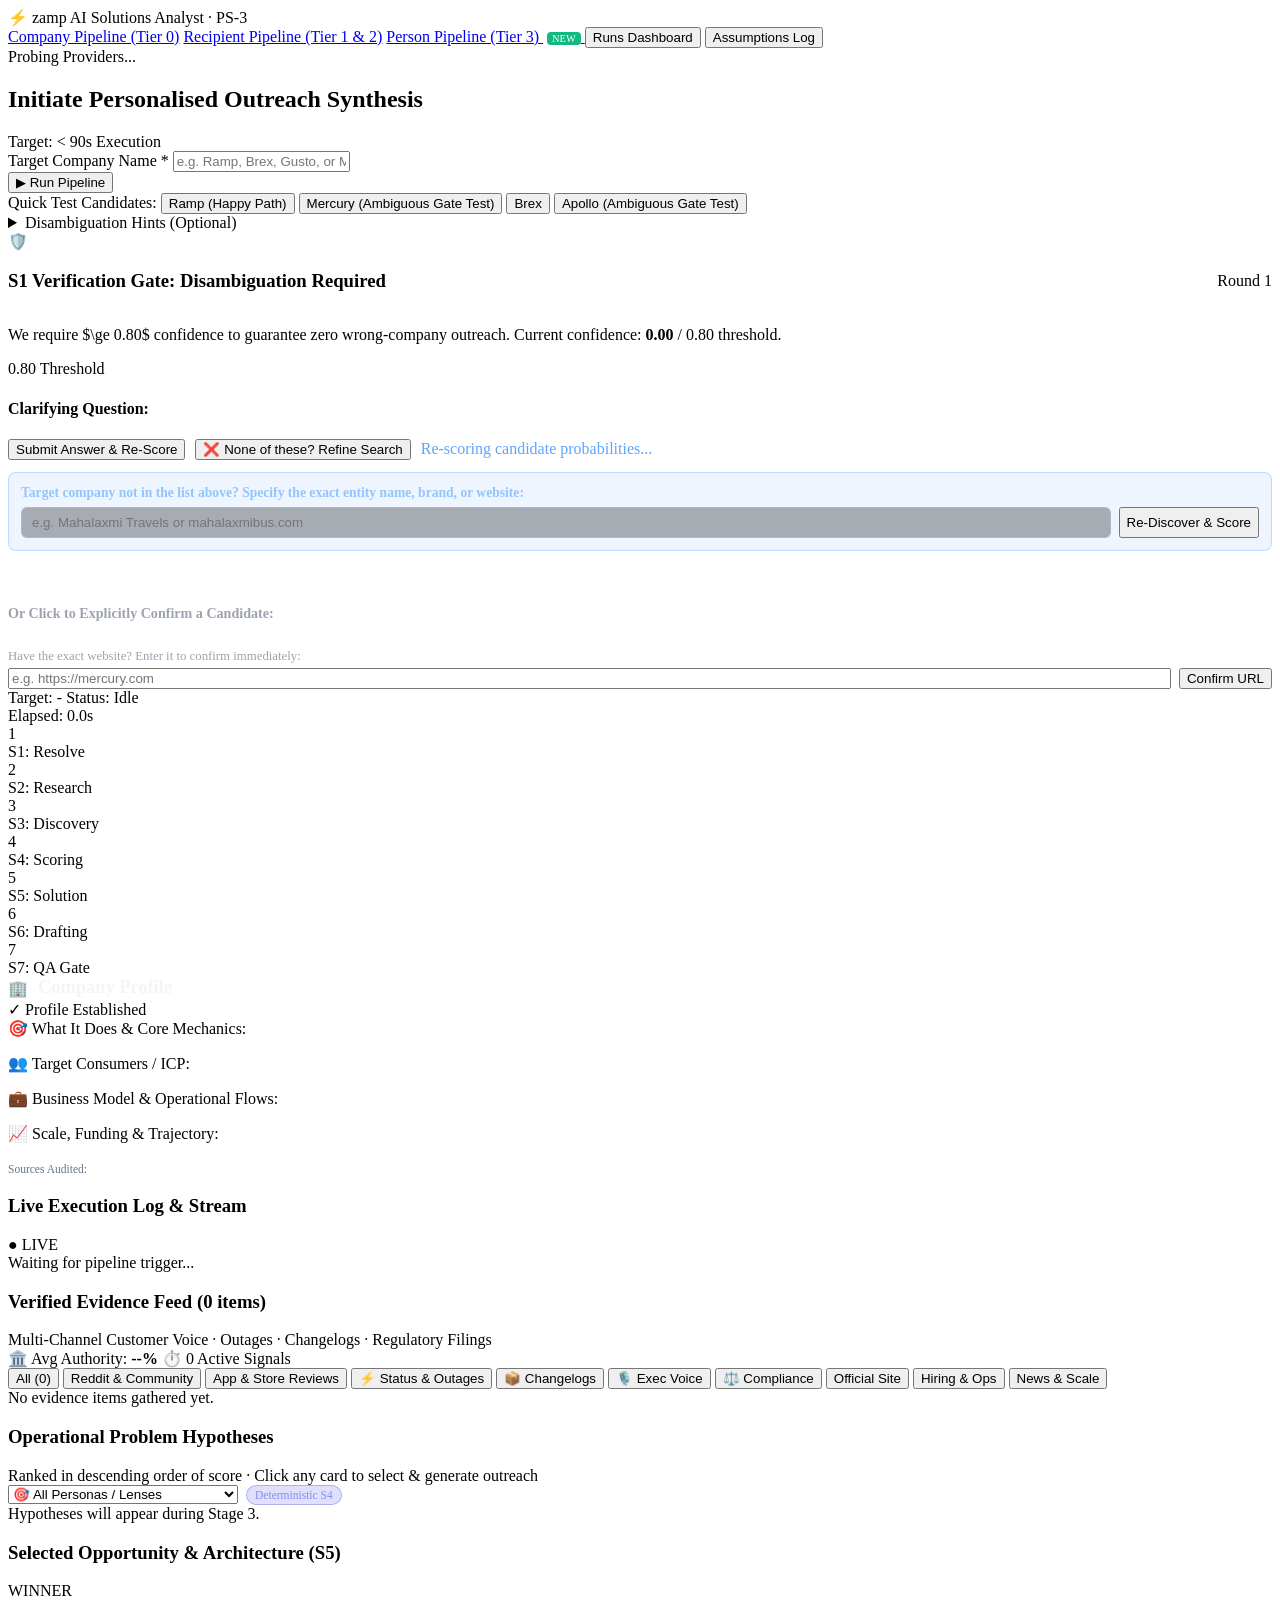
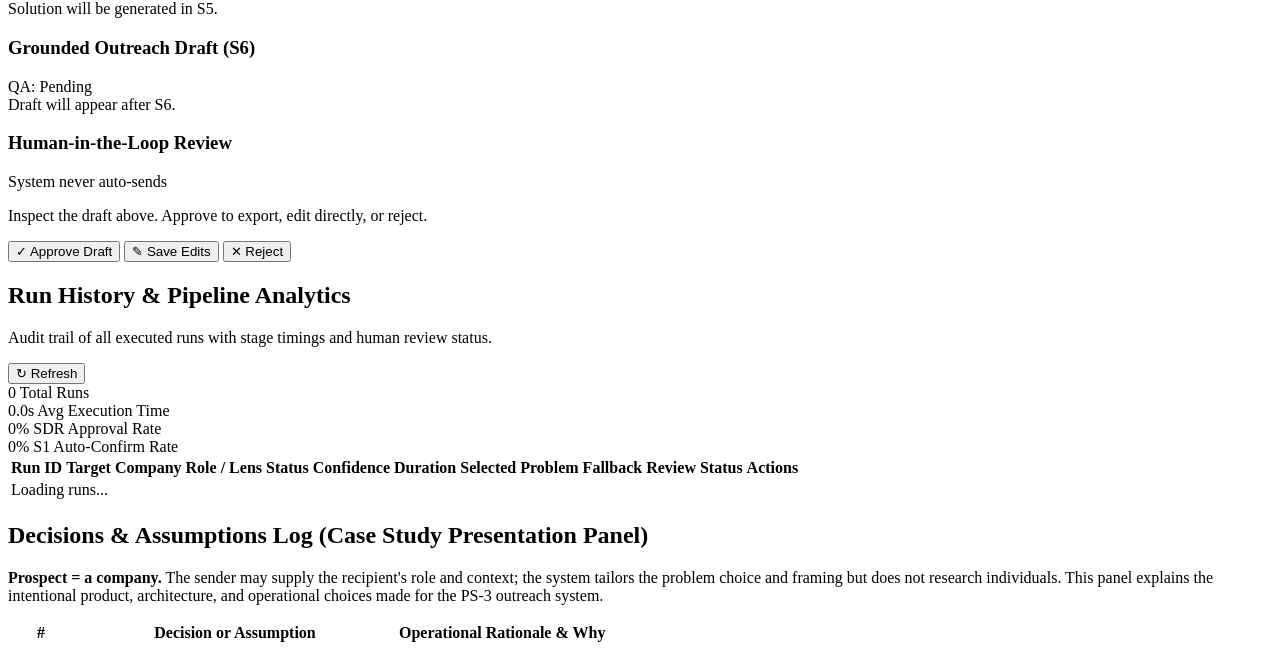
==== app/web/index.html @ d478dedd "style: polish submission UI" ====
<!DOCTYPE html>
<html lang="en">
<head>
  <meta charset="UTF-8" />
  <meta name="viewport" content="width=device-width, initial-scale=1.0" />
  <title>Zamp AI Solutions · Personalised GTM Outreach Pipeline</title>
  <link rel="stylesheet" href="/static/style.css?v=8" />
  <link rel="preconnect" href="https://fonts.googleapis.com">
  <link rel="preconnect" href="https://fonts.gstatic.com" crossorigin>
  <link href="https://fonts.googleapis.com/css2?family=Plus+Jakarta+Sans:wght@400;500;600;700&family=JetBrains+Mono:wght@400;500&display=swap" rel="stylesheet">
</head>
<body>
  <!-- Header -->
  <header class="app-header">
    <div class="header-left">
      <div class="brand">
        <span class="brand-logo">⚡</span>
        <span class="brand-name">zamp</span>
        <span class="badge-role">AI Solutions Analyst · PS-3</span>
      </div>
    </div>
    <div class="header-center">
      <nav class="nav-tabs">
        <a href="/" class="nav-tab active">Company Pipeline (Tier 0)</a>
        <a href="/recipient" class="nav-tab">Recipient Pipeline (Tier 1 & 2)</a>
        <a href="/tier3" class="nav-tab" style="position: relative;">
          Person Pipeline (Tier 3)
          <span style="display: inline-block; font-size: 0.65rem; background: #10B981; color: #fff; padding: 1px 5px; border-radius: 4px; margin-left: 4px; vertical-align: middle;">NEW</span>
        </a>
        <button type="button" class="nav-tab" data-tab="dashboard">Runs Dashboard</button>
        <button type="button" class="nav-tab" data-tab="assumptions">Assumptions Log</button>
      </nav>
    </div>
    <div class="header-right">
      <div id="preflight-status" class="preflight-bar">
        <span class="status-indicator"></span>
        <span class="status-text">Probing Providers...</span>
      </div>
    </div>
  </header>

  <!-- Main Container -->
  <main class="main-content">
    
    <!-- Tab 1: Live Run View -->
    <section id="tab-live-run" class="tab-pane active">
      <!-- Launch Form Card -->
      <div class="card launch-card">
        <div class="launch-header">
          <h2>Initiate Personalised Outreach Synthesis</h2>
          <span class="target-latency-badge">Target: &lt; 90s Execution</span>
        </div>
        <form id="launch-form" class="launch-form">
          <div class="input-row main-input-row">
            <div class="input-group flex-2">
              <label for="company_name">Target Company Name *</label>
              <input type="text" id="company_name" placeholder="e.g. Ramp, Brex, Gusto, or Mercury (ambiguous)" required autocomplete="off" />
            </div>
            <div class="input-group-btn">
              <button type="submit" id="start-btn" class="btn btn-primary">
                <span class="btn-icon">▶</span> Run Pipeline
              </button>
            </div>
          </div>

          <div class="quick-chips">
            <span class="chip-label">Quick Test Candidates:</span>
            <button type="button" class="chip" onclick="fillInput('Ramp', 'https://ramp.com')">Ramp (Happy Path)</button>
            <button type="button" class="chip" onclick="fillInput('Mercury', '')">Mercury (Ambiguous Gate Test)</button>
            <button type="button" class="chip" onclick="fillInput('Brex', 'https://brex.com')">Brex</button>
            <button type="button" class="chip" onclick="fillInput('Apollo', '')">Apollo (Ambiguous Gate Test)</button>
          </div>

          <details class="hints-accordion">
            <summary>Disambiguation Hints (Optional)</summary>
            <div class="hints-grid">
              <div class="input-group">
                <label for="website_hint">Website Domain Hint</label>
                <input type="text" id="website_hint" placeholder="e.g. ramp.com" />
              </div>
              <div class="input-group">
                <label for="industry_hint">Industry Hint</label>
                <input type="text" id="industry_hint" placeholder="e.g. Fintech / Corporate Cards" />
              </div>
              <div class="input-group">
                <label for="country_hint">Country Hint</label>
                <input type="text" id="country_hint" placeholder="e.g. United States" />
              </div>
            </div>
          </details>
        </form>
      </div>

      <!-- S1 Interactive Confirmation Card (Appears if confidence < 0.80) -->
      <div id="clarification-card" class="card clarification-card hidden">
        <div class="clarification-header">
          <div class="clarify-alert-icon">🛡️</div>
          <div style="flex: 1;">
            <div style="display: flex; justify-content: space-between; align-items: center;">
              <h3>S1 Verification Gate: Disambiguation Required</h3>
              <span id="clarify-round-badge" class="round-badge">Round 1</span>
            </div>
            <p>We require $\ge 0.80$ confidence to guarantee zero wrong-company outreach. Current confidence: <strong id="clarify-confidence">0.00</strong> / 0.80 threshold.</p>
            <div class="confidence-meter-container">
              <div class="confidence-meter-track">
                <div id="confidence-meter-fill" class="confidence-meter-fill" style="width: 0%;"></div>
                <div class="confidence-threshold-marker" title="0.80 Confirmation Threshold">
                  <span>0.80 Threshold</span>
                </div>
              </div>
            </div>
          </div>
        </div>

        <!-- Question Q&A Box -->
        <div class="clarify-questions-box" id="clarify-questions-box">
          <h4 id="clarify-question-heading">Clarifying Question:</h4>
          <div id="clarify-questions-list"></div>
          <div style="display: flex; gap: 10px; align-items: center; margin-top: 10px; flex-wrap: wrap;">
            <button type="button" id="submit-answers-btn" class="btn btn-primary">
              <span>Submit Answer &amp; Re-Score</span>
            </button>
            <button type="button" id="none-of-these-btn" class="btn btn-secondary" onclick="handleNoneOfThese()" title="Click if none of the candidates match your target">
              <span>❌ None of these? Refine Search</span>
            </button>
            <span id="clarify-eval-status" class="subtext hidden" style="color: #60A5FA;">Re-scoring candidate probabilities...</span>
          </div>

          <!-- Inline Refine Search Box -->
          <div id="none-of-these-box" class="hidden" style="margin-top: 12px; padding: 12px; background: rgba(59, 130, 246, 0.08); border: 1px solid rgba(59, 130, 246, 0.25); border-radius: 8px;">
            <label style="font-size: 0.85rem; font-weight: 600; color: #93C5FD; display: block; margin-bottom: 6px;">Target company not in the list above? Specify the exact entity name, brand, or website:</label>
            <div style="display: flex; gap: 8px;">
              <input type="text" id="none-of-these-input" placeholder="e.g. Mahalaxmi Travels or mahalaxmibus.com" style="flex: 1; padding: 7px 10px; border-radius: 6px; border: 1px solid rgba(255, 255, 255, 0.15); background: rgba(0,0,0,0.3); color: #FFF;" autocomplete="off" />
              <button type="button" class="btn btn-primary" onclick="submitRefinedSearch()">
                <span>Re-Discover &amp; Score</span>
              </button>
            </div>
          </div>
        </div>

        <div style="margin-top: 20px; border-top: 1px solid rgba(255, 255, 255, 0.08); padding-top: 14px;">
          <h4 style="font-size: 0.88rem; color: #9CA3AF; margin-bottom: 10px;">Or Click to Explicitly Confirm a Candidate:</h4>
          <div class="candidates-container" id="candidates-list">
            <!-- Dynamically populated candidate cards -->
          </div>
        </div>

        <div class="direct-domain-box" style="margin-top: 14px; padding-top: 12px; border-top: 1px dashed rgba(255, 255, 255, 0.1);">
          <label style="font-size: 0.8rem; color: #9CA3AF; display: block; margin-bottom: 4px;">Have the exact website? Enter it to confirm immediately:</label>
          <div style="display: flex; gap: 8px;">
            <input type="text" id="direct-website-input" placeholder="e.g. https://mercury.com" style="flex: 1;" />
            <button type="button" class="btn btn-secondary" onclick="confirmDirectWebsite()">Confirm URL</button>
          </div>
        </div>
      </div>

      <!-- Live Execution Workspace -->
      <div id="live-workspace" class="live-workspace hidden">
        
        <!-- Pipeline Stage Bar -->
        <div class="stage-stepper-card card">
          <div class="stepper-header">
            <div>
              <span class="active-company-tag" id="active-company-tag">Target: -</span>
              <span class="active-status-tag" id="active-status-tag">Status: Idle</span>
            </div>
            <div class="timer-box">
              <span class="timer-label">Elapsed:</span>
              <span class="timer-digits" id="live-timer">0.0s</span>
            </div>
          </div>
          <div class="stepper-stages" id="stepper-stages">
            <div class="step-node" id="step-s1"><div class="circle">1</div><span>S1: Resolve</span></div>
            <div class="step-connector"></div>
            <div class="step-node" id="step-s2"><div class="circle">2</div><span>S2: Research</span></div>
            <div class="step-connector"></div>
            <div class="step-node" id="step-s3"><div class="circle">3</div><span>S3: Discovery</span></div>
            <div class="step-connector"></div>
            <div class="step-node" id="step-s4"><div class="circle">4</div><span>S4: Scoring</span></div>
            <div class="step-connector"></div>
            <div class="step-node" id="step-s5"><div class="circle">5</div><span>S5: Solution</span></div>
            <div class="step-connector"></div>
            <div class="step-node" id="step-s6"><div class="circle">6</div><span>S6: Drafting</span></div>
            <div class="step-connector"></div>
            <div class="step-node" id="step-s7"><div class="circle">7</div><span>S7: QA Gate</span></div>
          </div>
        </div>

        <!-- S1.5 Confirmed Company Profile Card -->
        <div id="company-profile-card" class="card profile-card hidden">
          <div class="card-title-bar">
            <div style="display: flex; align-items: center; gap: 10px;">
              <span class="profile-avatar" id="prof-avatar">🏢</span>
              <div>
                <h3 id="prof-company-name" style="margin: 0; font-size: 1.15rem; color: #F1F5F9;">Company Profile</h3>
                <span id="prof-summary" class="subtext" style="color: #94A3B8; font-size: 0.85rem; display: block; margin-top: 2px;"></span>
              </div>
            </div>
            <span class="badge profile-verified-badge">✓ Profile Established</span>
          </div>

          <div class="profile-grid">
            <div class="profile-section">
              <span class="profile-label">🎯 What It Does &amp; Core Mechanics:</span>
              <p id="prof-what-it-does" class="profile-desc"></p>
            </div>
            <div class="profile-section">
              <span class="profile-label">👥 Target Consumers / ICP:</span>
              <p id="prof-consumers" class="profile-desc"></p>
            </div>
            <div class="profile-section">
              <span class="profile-label">💼 Business Model &amp; Operational Flows:</span>
              <p id="prof-model" class="profile-desc"></p>
            </div>
            <div class="profile-section">
              <span class="profile-label">📈 Scale, Funding &amp; Trajectory:</span>
              <p id="prof-trajectory" class="profile-desc"></p>
            </div>
          </div>
          <div id="prof-sources-bar" class="profile-sources-bar hidden">
            <span style="font-size: 0.72rem; color: #64748B;">Sources Audited:</span>
            <div id="prof-sources-list" class="profile-sources-list"></div>
          </div>
        </div>

        <!-- 2-Column Split: Evidence & Discovery (Left), Solution & Draft (Right) -->
        <div class="workspace-grid">
          
          <!-- Left Column -->
          <div class="col-left">
            <!-- Streaming Events Log -->
            <div class="card feed-card">
              <div class="card-title-bar">
                <h3>Live Execution Log &amp; Stream</h3>
                <span class="live-dot-pulse">● LIVE</span>
              </div>
              <div class="log-stream" id="log-stream">
                <div class="log-placeholder">Waiting for pipeline trigger...</div>
              </div>
            </div>

            <!-- Extracted Evidence Feed -->
            <div class="card evidence-card">
              <div class="card-title-bar">
                <div>
                  <h3>Verified Evidence Feed (<span id="evidence-count">0</span> items)</h3>
                  <span class="subtext">Multi-Channel Customer Voice · Outages · Changelogs · Regulatory Filings</span>
                </div>
                <!-- Quantitative Authority & Temporal Bar -->
                <div class="evidence-stats-bar" id="evidence-stats-bar">
                  <span class="auth-summary-badge" id="auth-summary-badge" title="Mean Quantitative Source Authority across all gathered evidence">🏛️ Avg Authority: <strong id="avg-auth-val">--%</strong></span>
                  <span class="recency-summary-badge" id="recency-summary-badge">⏱️ <span id="recency-summary-text">0 Active Signals</span></span>
                </div>
              </div>

              <!-- Evidence Category Filter Chips -->
              <div class="evidence-filters" id="evidence-filters">
                <button type="button" class="filter-chip active" data-filter="all" onclick="filterEvidence('all')">All (<span id="ev-filter-all-count">0</span>)</button>
                <button type="button" class="filter-chip" data-filter="community" onclick="filterEvidence('community')">Reddit &amp; Community</button>
                <button type="button" class="filter-chip" data-filter="review" onclick="filterEvidence('review')">App &amp; Store Reviews</button>
                <button type="button" class="filter-chip" data-filter="status_incident" onclick="filterEvidence('status_incident')">⚡ Status &amp; Outages</button>
                <button type="button" class="filter-chip" data-filter="changelog" onclick="filterEvidence('changelog')">📦 Changelogs</button>
                <button type="button" class="filter-chip" data-filter="exec_voice" onclick="filterEvidence('exec_voice')">🎙️ Exec Voice</button>
                <button type="button" class="filter-chip" data-filter="compliance" onclick="filterEvidence('compliance')">⚖️ Compliance</button>
                <button type="button" class="filter-chip" data-filter="website" onclick="filterEvidence('website')">Official Site</button>
                <button type="button" class="filter-chip" data-filter="careers" onclick="filterEvidence('careers')">Hiring &amp; Ops</button>
                <button type="button" class="filter-chip" data-filter="news" onclick="filterEvidence('news')">News &amp; Scale</button>
              </div>
              <div class="evidence-list" id="evidence-list">
                <div class="empty-state">No evidence items gathered yet.</div>
              </div>
            </div>

            <!-- Problem Discovery Hypotheses -->
            <div class="card hypotheses-card">
              <div class="card-title-bar">
                <div>
                  <h3>Operational Problem Hypotheses</h3>
                  <span class="subtext" style="display:block; margin-top: 2px;">Ranked in descending order of score · Click any card to select &amp; generate outreach</span>
                </div>
                <div style="display: flex; align-items: center; gap: 8px;">
                  <select id="persona-lens-filter" class="lens-dropdown" onchange="filterHypothesesByLens(this.value)" title="Filter by Target Buyer Persona">
                    <option value="all">🎯 All Personas / Lenses</option>
                    <option value="operations">Head of Operations / COO</option>
                    <option value="customer_support">VP Customer Experience / Support</option>
                    <option value="fulfillment_ops">Supply Chain &amp; Fulfillment Ops</option>
                    <option value="finance_ops">VP Finance / Billing Controller</option>
                    <option value="compliance_kyc">Legal &amp; Compliance Director</option>
                  </select>
                  <span class="badge" style="background: rgba(99, 102, 241, 0.2); color: #818CF8; border: 1px solid rgba(99, 102, 241, 0.4); font-size: 0.72rem; padding: 3px 8px; border-radius: 999px;">Deterministic S4</span>
                </div>
              </div>

              <div class="hypotheses-list" id="hypotheses-list">
                <div class="empty-state">Hypotheses will appear during Stage 3.</div>
              </div>
            </div>
          </div>

          <!-- Right Column -->
          <div class="col-right">
            <!-- Selected Opportunity & Solution Sketch -->
            <div class="card solution-card" id="solution-container">
              <div class="card-title-bar">
                <h3>Selected Opportunity &amp; Architecture (S5)</h3>
                <span class="badge-winner" id="winner-layer-badge">WINNER</span>
              </div>
              <div id="solution-content" class="empty-state">Solution will be generated in S5.</div>
            </div>

            <!-- Outreach Draft Output (S6) -->
            <div class="card draft-card" id="draft-container">
              <div class="card-title-bar">
                <h3>Grounded Outreach Draft (S6)</h3>
                <span class="quality-badge" id="quality-verdict-badge">QA: Pending</span>
              </div>
              <div id="draft-content" class="empty-state">Draft will appear after S6.</div>
            </div>

            <!-- Human Review Panel -->
            <div class="card review-card" id="review-panel">
              <div class="card-title-bar">
                <h3>Human-in-the-Loop Review</h3>
                <span class="subtext">System never auto-sends</span>
              </div>
              <div class="review-controls">
                <p class="review-instruction">Inspect the draft above. Approve to export, edit directly, or reject.</p>
                <div class="btn-group">
                  <button type="button" class="btn btn-success" id="btn-approve" onclick="handleReview('approved')">✓ Approve Draft</button>
                  <button type="button" class="btn btn-secondary" id="btn-edit" onclick="handleReview('edited')">✎ Save Edits</button>
                  <button type="button" class="btn btn-danger" id="btn-reject" onclick="handleReview('rejected')">✕ Reject</button>
                </div>
                <div id="review-feedback" class="review-feedback-msg hidden"></div>
              </div>
            </div>
          </div>

        </div>

      </div>
    </section>

    <!-- Tab 2: Dashboard View -->
    <section id="tab-dashboard" class="tab-pane">
      <div class="card dashboard-card">
        <div class="dashboard-header">
          <div>
            <h2>Run History &amp; Pipeline Analytics</h2>
            <p>Audit trail of all executed runs with stage timings and human review status.</p>
          </div>
          <button type="button" class="btn btn-secondary" onclick="loadDashboard()">↻ Refresh</button>
        </div>

        <div class="stats-overview" id="stats-overview">
          <div class="stat-card">
            <span class="stat-num" id="stat-total-runs">0</span>
            <span class="stat-label">Total Runs</span>
          </div>
          <div class="stat-card">
            <span class="stat-num" id="stat-avg-duration">0.0s</span>
            <span class="stat-label">Avg Execution Time</span>
          </div>
          <div class="stat-card">
            <span class="stat-num" id="stat-approval-rate">0%</span>
            <span class="stat-label">SDR Approval Rate</span>
          </div>
          <div class="stat-card">
            <span class="stat-num" id="stat-auto-confirmed">0%</span>
            <span class="stat-label">S1 Auto-Confirm Rate</span>
          </div>
        </div>

        <div class="table-responsive">
          <table class="runs-table">
            <thead>
              <tr>
                <th>Run ID</th>
                <th>Target Company</th>
                <th>Role / Lens</th>
                <th>Status</th>
                <th>Confidence</th>
                <th>Duration</th>
                <th>Selected Problem</th>
                <th>Fallback</th>
                <th>Review Status</th>
                <th>Actions</th>
              </tr>
            </thead>
            <tbody id="runs-table-body">
              <tr><td colspan="10" class="text-center">Loading runs...</td></tr>
            </tbody>
          </table>
        </div>
      </div>
    </section>

    <!-- Tab 3: Assumptions Log -->
    <section id="tab-assumptions" class="tab-pane">
      <div class="card assumptions-card">
        <div class="card-title-bar">
          <h2>Decisions &amp; Assumptions Log (Case Study Presentation Panel)</h2>
        </div>
        <p class="assumptions-intro">
          <strong>Prospect = a company.</strong> The sender may supply the recipient's role and context; the system tailors the problem choice and framing but does not research individuals. This panel explains the intentional product, architecture, and operational choices made for the PS-3 outreach system.
        </p>
        </p>
        <div class="table-responsive">
          <table class="assumptions-table">
            <thead>
              <tr>
                <th style="width: 60px;">#</th>
                <th style="width: 320px;">Decision or Assumption</th>
                <th>Operational Rationale &amp; Why</th>
              </tr>
            </thead>
            <tbody id="assumptions-table-body">
              <!-- Dynamically populated -->
            </tbody>
          </table>
        </div>
      </div>
    </section>

  </main>

<script src="/static/demo-access.js"></script>
<script src="/static/app.js?v=13"></script>
</body>
</html>
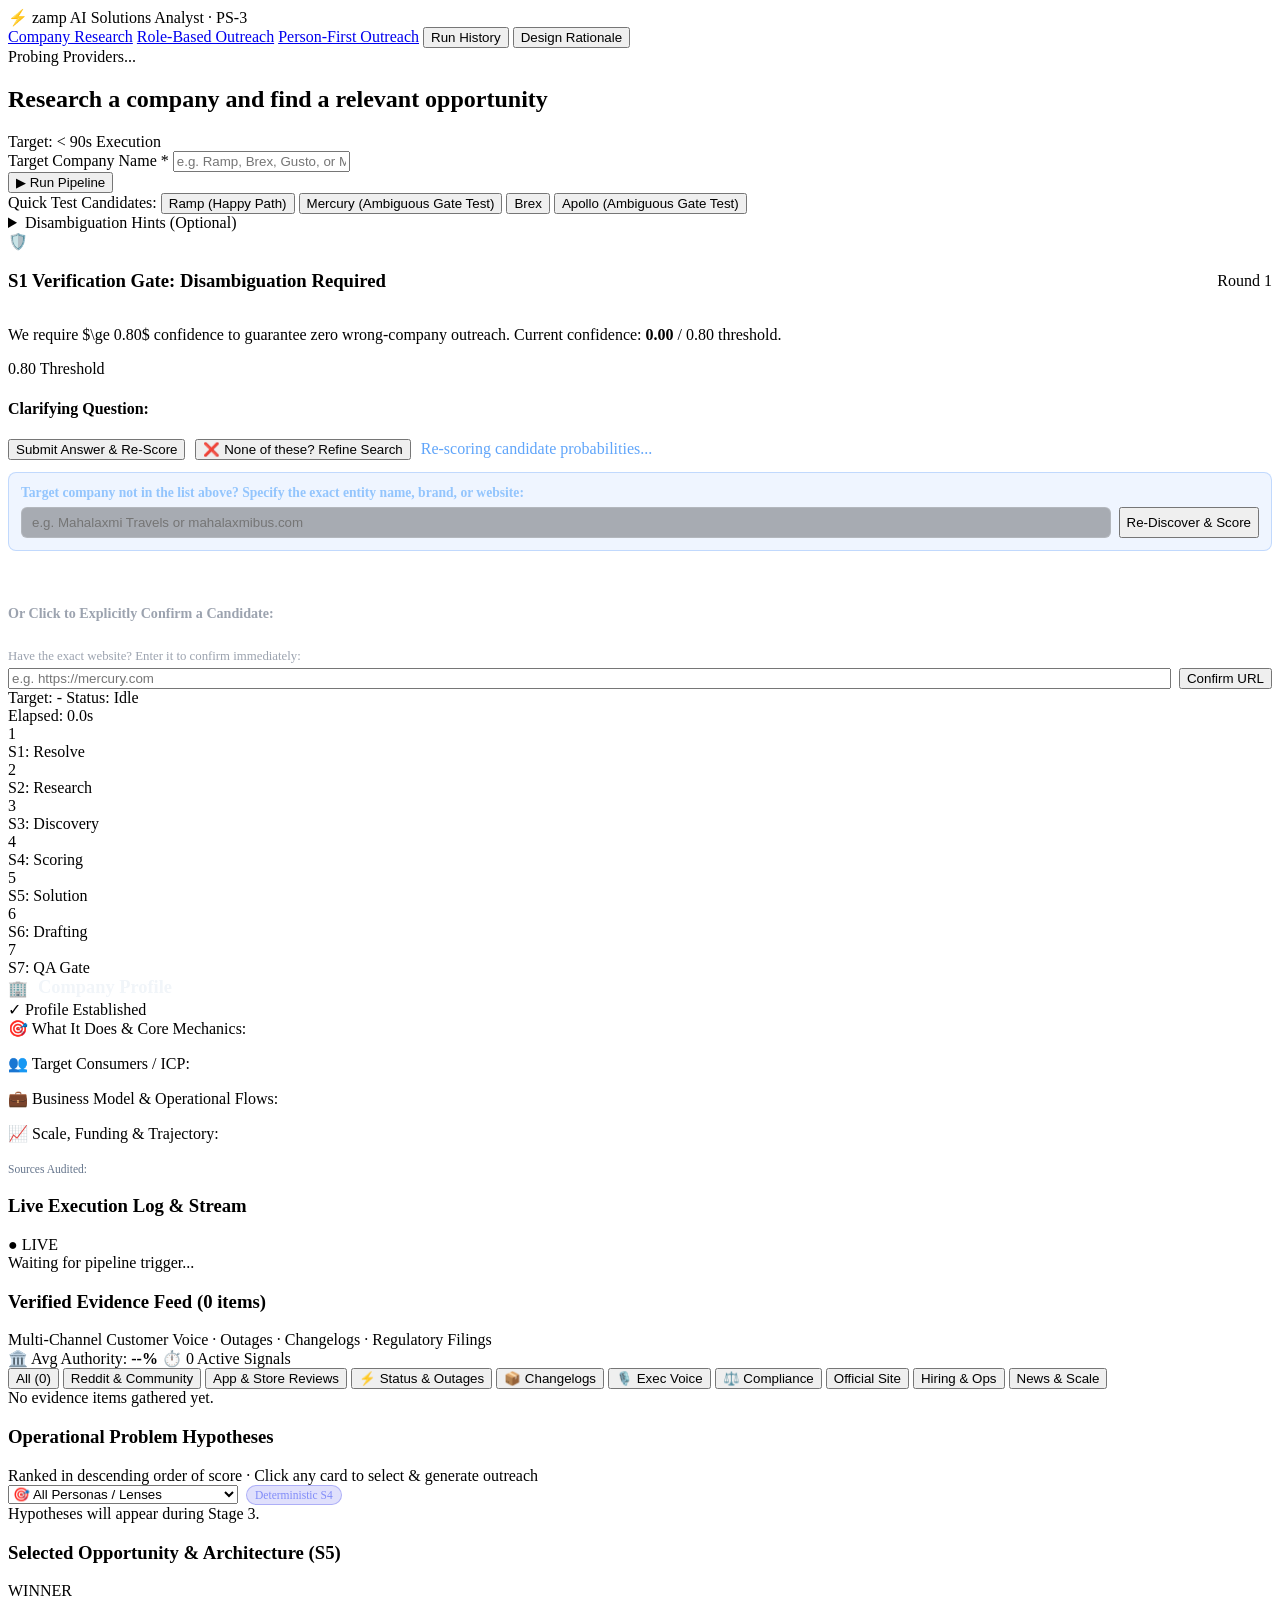
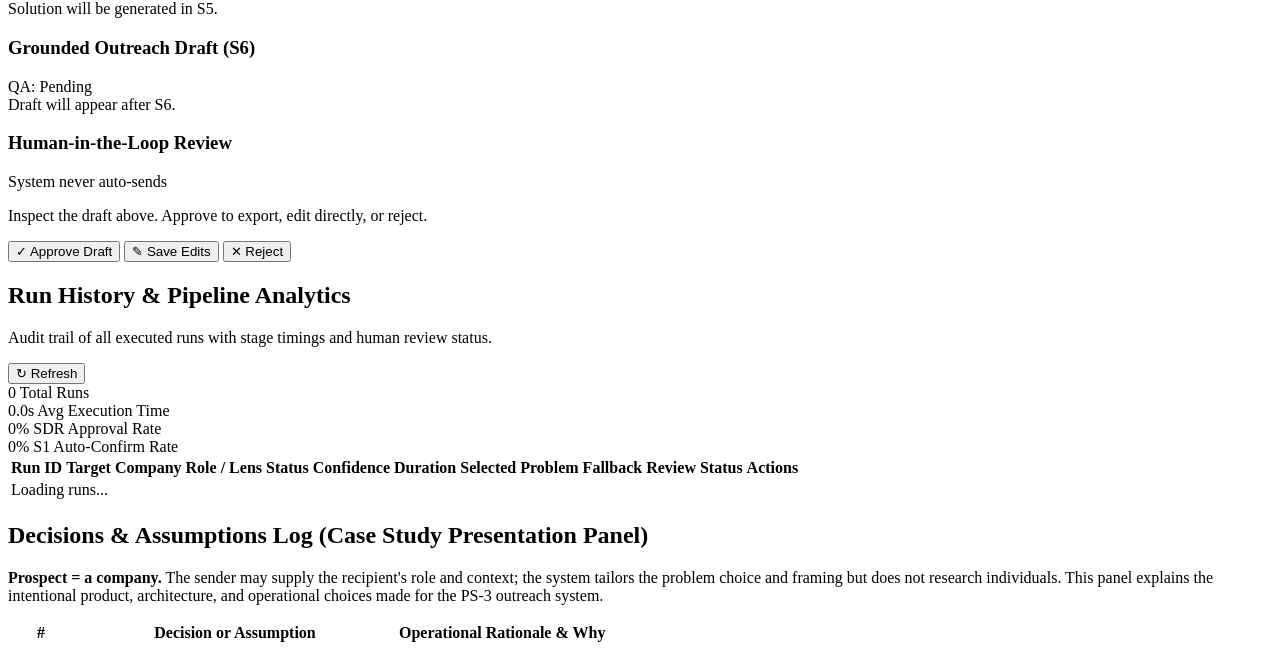
==== commit e10d836f: "style: simplify outreach navigation and inputs" ====
--- a/app/web/index.html
+++ b/app/web/index.html
@@ -21,14 +21,11 @@
     </div>
     <div class="header-center">
       <nav class="nav-tabs">
-        <a href="/" class="nav-tab active">Company Pipeline (Tier 0)</a>
-        <a href="/recipient" class="nav-tab">Recipient Pipeline (Tier 1 & 2)</a>
-        <a href="/tier3" class="nav-tab" style="position: relative;">
-          Person Pipeline (Tier 3)
-          <span style="display: inline-block; font-size: 0.65rem; background: #10B981; color: #fff; padding: 1px 5px; border-radius: 4px; margin-left: 4px; vertical-align: middle;">NEW</span>
-        </a>
-        <button type="button" class="nav-tab" data-tab="dashboard">Runs Dashboard</button>
-        <button type="button" class="nav-tab" data-tab="assumptions">Assumptions Log</button>
+        <a href="/" class="nav-tab active">Company Research</a>
+        <a href="/recipient" class="nav-tab">Role-Based Outreach</a>
+        <a href="/tier3" class="nav-tab">Person-First Outreach</a>
+        <button type="button" class="nav-tab" data-tab="dashboard">Run History</button>
+        <button type="button" class="nav-tab" data-tab="assumptions">Design Rationale</button>
       </nav>
     </div>
     <div class="header-right">
@@ -47,7 +44,7 @@
       <!-- Launch Form Card -->
       <div class="card launch-card">
         <div class="launch-header">
-          <h2>Initiate Personalised Outreach Synthesis</h2>
+          <h2>Research a company and find a relevant opportunity</h2>
           <span class="target-latency-badge">Target: &lt; 90s Execution</span>
         </div>
         <form id="launch-form" class="launch-form">
@@ -424,6 +421,6 @@
   </main>
 
 <script src="/static/demo-access.js"></script>
-<script src="/static/app.js?v=13"></script>
+<script src="/static/app.js?v=14"></script>
 </body>
 </html>
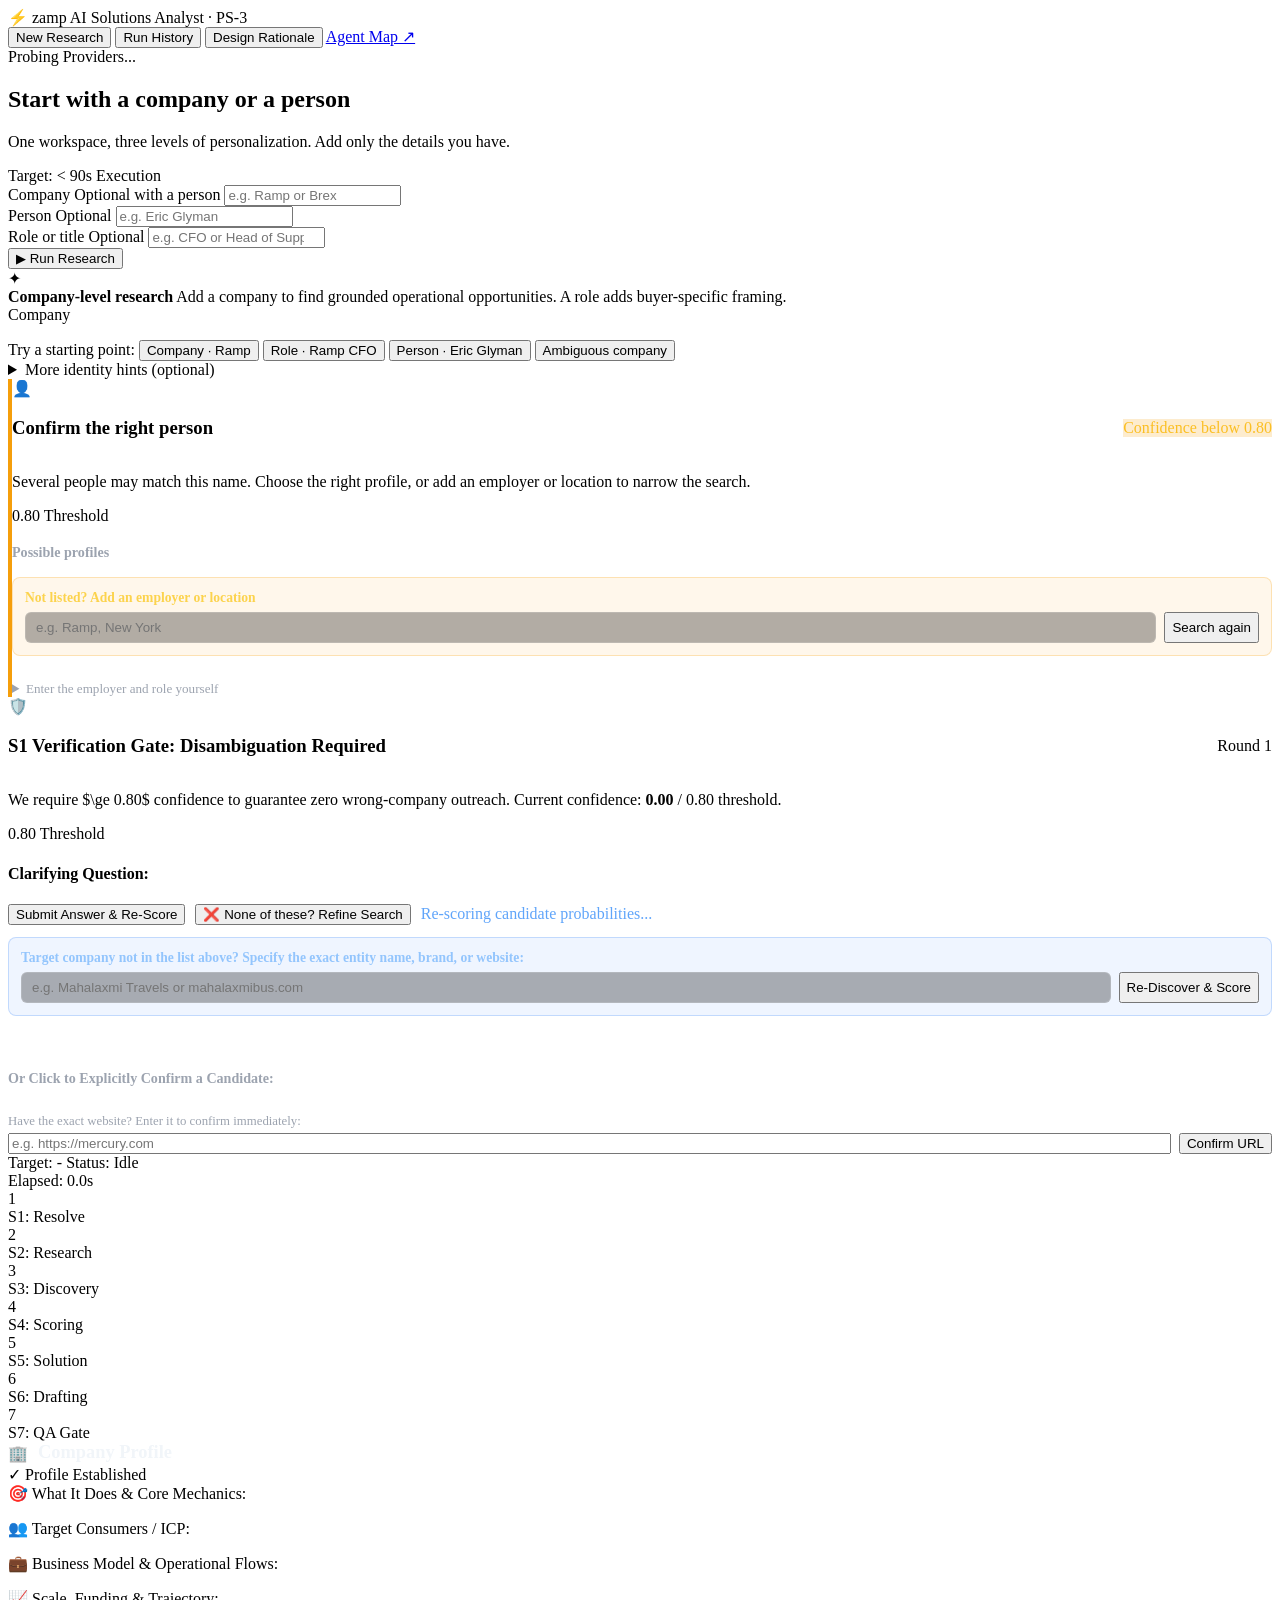
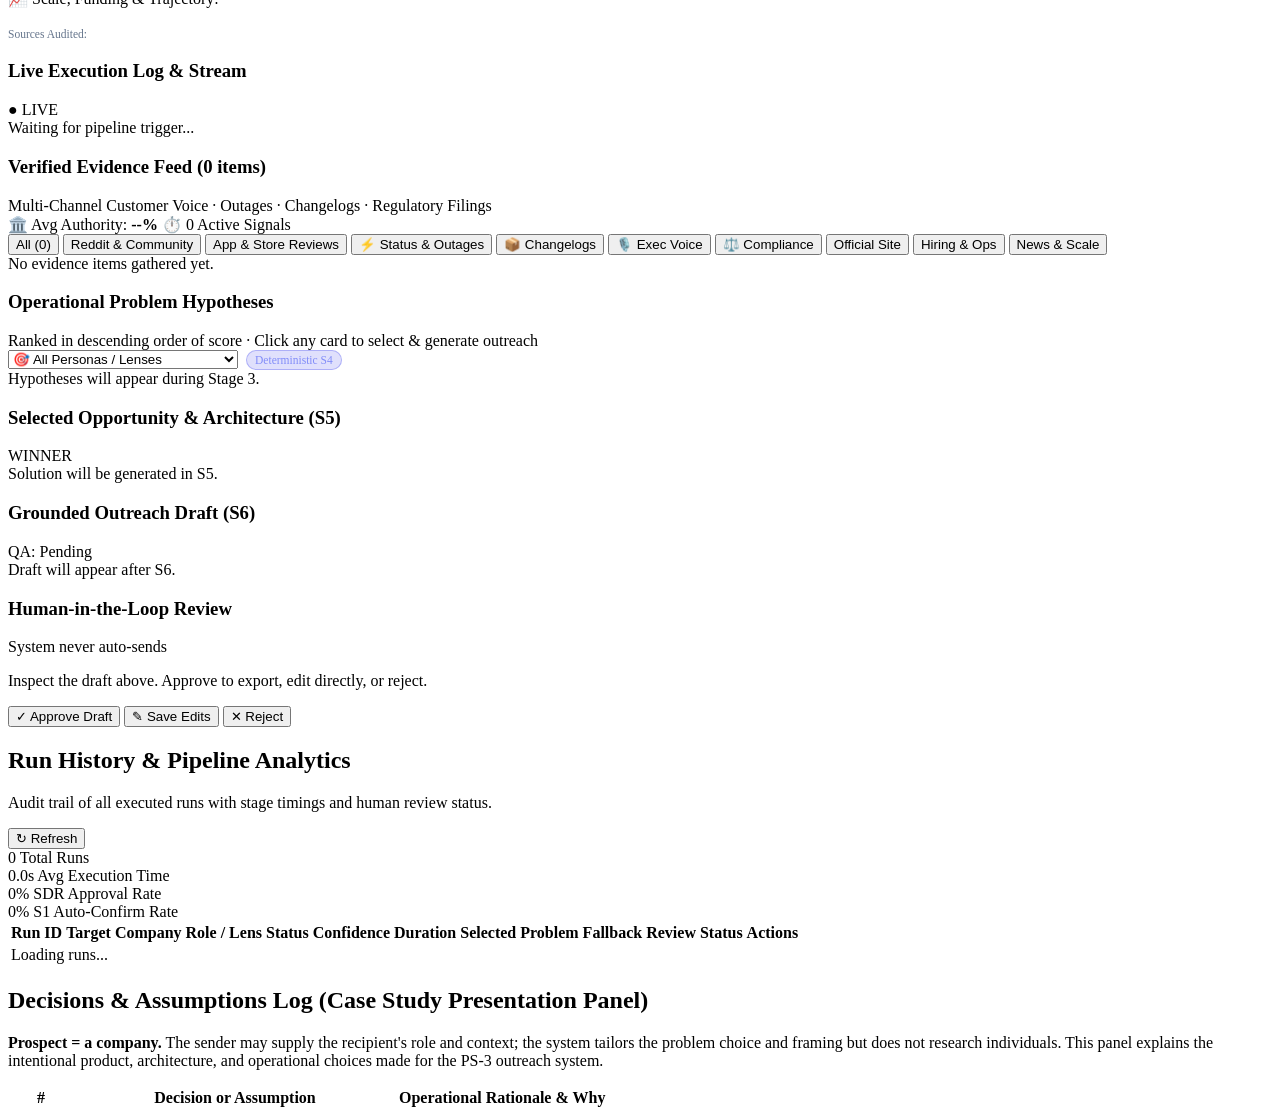
==== commit 0d312798: "Unify workspace and add interactive agent map" ====
--- a/app/web/index.html
+++ b/app/web/index.html
@@ -4,7 +4,7 @@
   <meta charset="UTF-8" />
   <meta name="viewport" content="width=device-width, initial-scale=1.0" />
   <title>Zamp AI Solutions · Personalised GTM Outreach Pipeline</title>
-  <link rel="stylesheet" href="/static/style.css?v=8" />
+  <link rel="stylesheet" href="/static/style.css?v=10" />
   <link rel="preconnect" href="https://fonts.googleapis.com">
   <link rel="preconnect" href="https://fonts.gstatic.com" crossorigin>
   <link href="https://fonts.googleapis.com/css2?family=Plus+Jakarta+Sans:wght@400;500;600;700&family=JetBrains+Mono:wght@400;500&display=swap" rel="stylesheet">
@@ -21,11 +21,10 @@
     </div>
     <div class="header-center">
       <nav class="nav-tabs">
-        <a href="/" class="nav-tab active">Company Research</a>
-        <a href="/recipient" class="nav-tab">Role-Based Outreach</a>
-        <a href="/tier3" class="nav-tab">Person-First Outreach</a>
+        <button type="button" class="nav-tab active" data-tab="live-run">New Research</button>
         <button type="button" class="nav-tab" data-tab="dashboard">Run History</button>
         <button type="button" class="nav-tab" data-tab="assumptions">Design Rationale</button>
+        <a class="nav-tab" href="/static/agent-architecture.html" target="_blank" rel="noopener">Agent Map ↗</a>
       </nav>
     </div>
     <div class="header-right">
@@ -43,49 +42,129 @@
     <section id="tab-live-run" class="tab-pane active">
       <!-- Launch Form Card -->
       <div class="card launch-card">
-        <div class="launch-header">
-          <h2>Research a company and find a relevant opportunity</h2>
+        <div class="launch-header unified-launch-header">
+          <div>
+            <h2>Start with a company or a person</h2>
+            <p class="launch-intro">One workspace, three levels of personalization. Add only the details you have.</p>
+          </div>
           <span class="target-latency-badge">Target: &lt; 90s Execution</span>
         </div>
         <form id="launch-form" class="launch-form">
-          <div class="input-row main-input-row">
-            <div class="input-group flex-2">
-              <label for="company_name">Target Company Name *</label>
-              <input type="text" id="company_name" placeholder="e.g. Ramp, Brex, Gusto, or Mercury (ambiguous)" required autocomplete="off" />
+          <div class="input-row unified-input-row">
+            <div class="input-group">
+              <label for="company_name">Company <span class="field-optional">Optional with a person</span></label>
+              <input type="text" id="company_name" placeholder="e.g. Ramp or Brex" autocomplete="organization" />
+            </div>
+            <div class="input-group">
+              <label for="person_name">Person <span class="field-optional">Optional</span></label>
+              <input type="text" id="person_name" placeholder="e.g. Eric Glyman" autocomplete="name" />
+            </div>
+            <div class="input-group">
+              <label for="recipient_role">Role or title <span class="field-optional">Optional</span></label>
+              <input type="text" id="recipient_role" list="role-suggestions" placeholder="e.g. CFO or Head of Support" autocomplete="organization-title" />
+              <datalist id="role-suggestions">
+                <option value="CFO"></option>
+                <option value="VP Finance"></option>
+                <option value="Head of Support"></option>
+                <option value="Head of People"></option>
+                <option value="Head of Operations"></option>
+                <option value="COO"></option>
+                <option value="CEO"></option>
+              </datalist>
             </div>
             <div class="input-group-btn">
               <button type="submit" id="start-btn" class="btn btn-primary">
-                <span class="btn-icon">▶</span> Run Pipeline
+                <span class="btn-icon">&#9654;</span> Run Research
               </button>
             </div>
           </div>
 
+          <div class="mode-preview" aria-live="polite">
+            <span class="mode-preview-mark" aria-hidden="true">&#10022;</span>
+            <div class="mode-preview-copy">
+              <strong id="run-mode-title">Company-level research</strong>
+              <span id="run-mode-description">Add a company to find grounded operational opportunities. A role adds buyer-specific framing.</span>
+            </div>
+            <span id="run-mode-badge" class="mode-preview-badge">Company</span>
+          </div>
+          <p id="launch-form-feedback" class="form-feedback" role="alert"></p>
+
           <div class="quick-chips">
-            <span class="chip-label">Quick Test Candidates:</span>
-            <button type="button" class="chip" onclick="fillInput('Ramp', 'https://ramp.com')">Ramp (Happy Path)</button>
-            <button type="button" class="chip" onclick="fillInput('Mercury', '')">Mercury (Ambiguous Gate Test)</button>
-            <button type="button" class="chip" onclick="fillInput('Brex', 'https://brex.com')">Brex</button>
-            <button type="button" class="chip" onclick="fillInput('Apollo', '')">Apollo (Ambiguous Gate Test)</button>
+            <span class="chip-label">Try a starting point:</span>
+            <button type="button" class="chip" onclick="fillInput('Ramp', 'https://ramp.com')">Company · Ramp</button>
+            <button type="button" class="chip" onclick="fillInput('Ramp', 'https://ramp.com', 'CFO')">Role · Ramp CFO</button>
+            <button type="button" class="chip" onclick="fillPersonInput('Eric Glyman', 'Ramp', 'New York')">Person · Eric Glyman</button>
+            <button type="button" class="chip" onclick="fillInput('Mercury', '')">Ambiguous company</button>
           </div>
 
           <details class="hints-accordion">
-            <summary>Disambiguation Hints (Optional)</summary>
+            <summary>More identity hints (optional)</summary>
             <div class="hints-grid">
               <div class="input-group">
-                <label for="website_hint">Website Domain Hint</label>
+                <label for="website_hint">Website domain</label>
                 <input type="text" id="website_hint" placeholder="e.g. ramp.com" />
               </div>
               <div class="input-group">
-                <label for="industry_hint">Industry Hint</label>
+                <label for="industry_hint">Industry</label>
                 <input type="text" id="industry_hint" placeholder="e.g. Fintech / Corporate Cards" />
               </div>
               <div class="input-group">
-                <label for="country_hint">Country Hint</label>
+                <label for="country_hint">Country</label>
                 <input type="text" id="country_hint" placeholder="e.g. United States" />
+              </div>
+              <div class="input-group">
+                <label for="city_hint">City or location</label>
+                <input type="text" id="city_hint" placeholder="e.g. New York or San Francisco" />
+              </div>
+              <div class="input-group">
+                <label for="linkedin_hint">LinkedIn profile</label>
+                <input type="text" id="linkedin_hint" placeholder="e.g. linkedin.com/in/prospect" />
               </div>
             </div>
           </details>
         </form>
+      </div>
+
+      <!-- Person identity clarification, shown when the submitted name is ambiguous -->
+      <div id="s0-clarification-card" class="card clarification-card hidden" style="border-left: 4px solid #F59E0B;">
+        <div class="clarification-header">
+          <div class="clarify-alert-icon" aria-hidden="true">&#128100;</div>
+          <div style="flex: 1;">
+            <div style="display: flex; justify-content: space-between; align-items: center; gap: 12px; flex-wrap: wrap;">
+              <h3>Confirm the right person</h3>
+              <span class="round-badge" style="background: rgba(245, 158, 11, 0.2); color: #FBBF24;">Confidence below 0.80</span>
+            </div>
+            <p>Several people may match this name. Choose the right profile, or add an employer or location to narrow the search.</p>
+            <div class="confidence-meter-container">
+              <div class="confidence-meter-track">
+                <div id="s0-confidence-meter-fill" class="confidence-meter-fill" style="width: 0%; background: #F59E0B;"></div>
+                <div class="confidence-threshold-marker" title="0.80 confirmation threshold"><span>0.80 Threshold</span></div>
+              </div>
+            </div>
+          </div>
+        </div>
+
+        <div style="margin-top: 14px;">
+          <h4 style="font-size: 0.88rem; color: #9CA3AF; margin-bottom: 10px;">Possible profiles</h4>
+          <div class="candidates-container" id="s0-candidates-list"></div>
+        </div>
+
+        <div style="margin-top: 16px; padding: 12px; background: rgba(245, 158, 11, 0.08); border: 1px solid rgba(245, 158, 11, 0.25); border-radius: 8px;">
+          <label for="s0-refine-input" style="font-size: 0.85rem; font-weight: 600; color: #FCD34D; display: block; margin-bottom: 6px;">Not listed? Add an employer or location</label>
+          <div style="display: flex; gap: 8px; flex-wrap: wrap;">
+            <input type="text" id="s0-refine-input" placeholder="e.g. Ramp, New York" style="flex: 1; min-width: 180px; padding: 7px 10px; border-radius: 6px; border: 1px solid rgba(255, 255, 255, 0.15); background: rgba(0,0,0,0.3); color: #FFF;" autocomplete="off" />
+            <button type="button" class="btn btn-primary" onclick="submitPersonRefinement()">Search again</button>
+          </div>
+        </div>
+
+        <details style="margin-top: 14px; padding-top: 10px; border-top: 1px dashed rgba(255, 255, 255, 0.1);">
+          <summary style="font-size: 0.82rem; color: #9CA3AF; cursor: pointer;">Enter the employer and role yourself</summary>
+          <div style="display: flex; gap: 8px; margin-top: 10px; flex-wrap: wrap;">
+            <input type="text" id="s0-manual-company" placeholder="Company name" style="flex: 1; min-width: 160px; padding: 7px 10px; border-radius: 6px; border: 1px solid rgba(255, 255, 255, 0.15); background: rgba(0,0,0,0.3); color: #FFF;" />
+            <input type="text" id="s0-manual-role" placeholder="Role or title" style="flex: 1; min-width: 160px; padding: 7px 10px; border-radius: 6px; border: 1px solid rgba(255, 255, 255, 0.15); background: rgba(0,0,0,0.3); color: #FFF;" />
+            <button type="button" class="btn btn-secondary" onclick="submitManualPerson()">Continue with these details</button>
+          </div>
+        </details>
       </div>
 
       <!-- S1 Interactive Confirmation Card (Appears if confidence < 0.80) -->
@@ -421,6 +500,6 @@
   </main>
 
 <script src="/static/demo-access.js"></script>
-<script src="/static/app.js?v=14"></script>
+<script src="/static/app.js?v=16"></script>
 </body>
 </html>
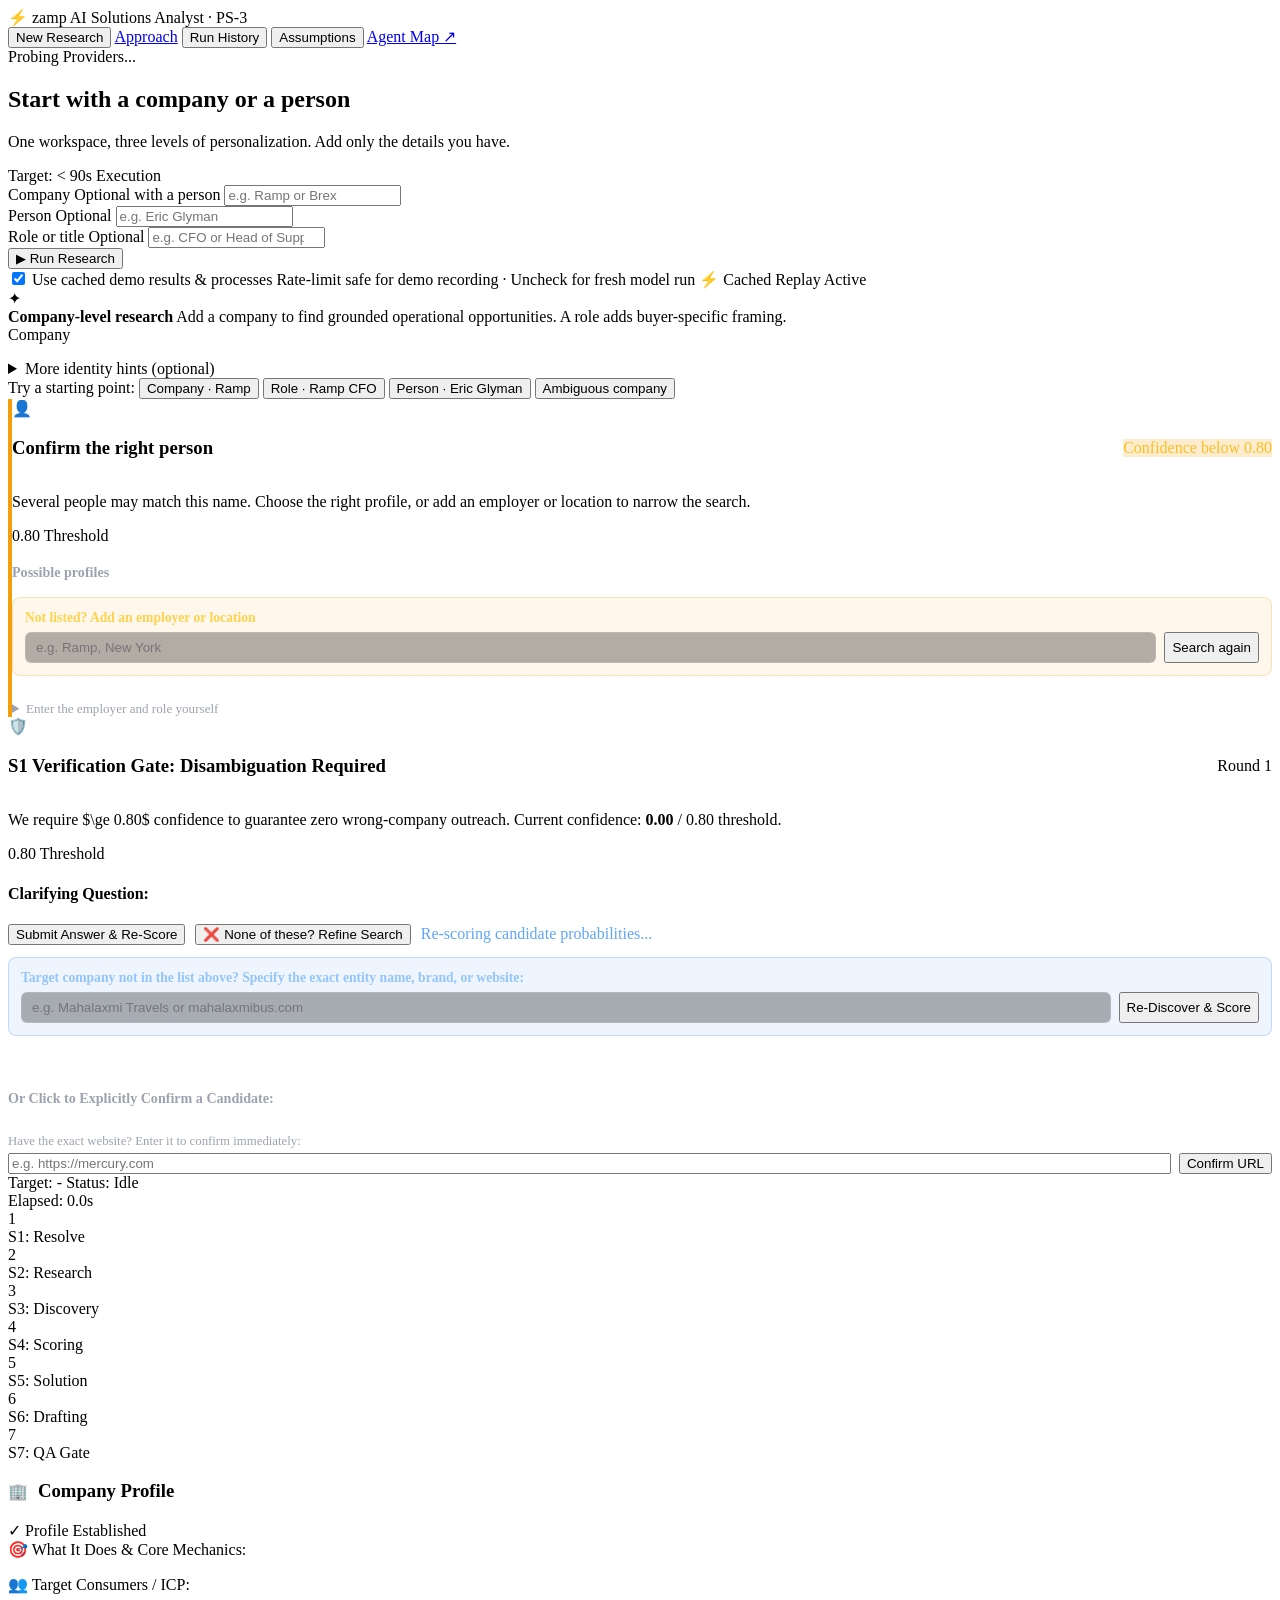
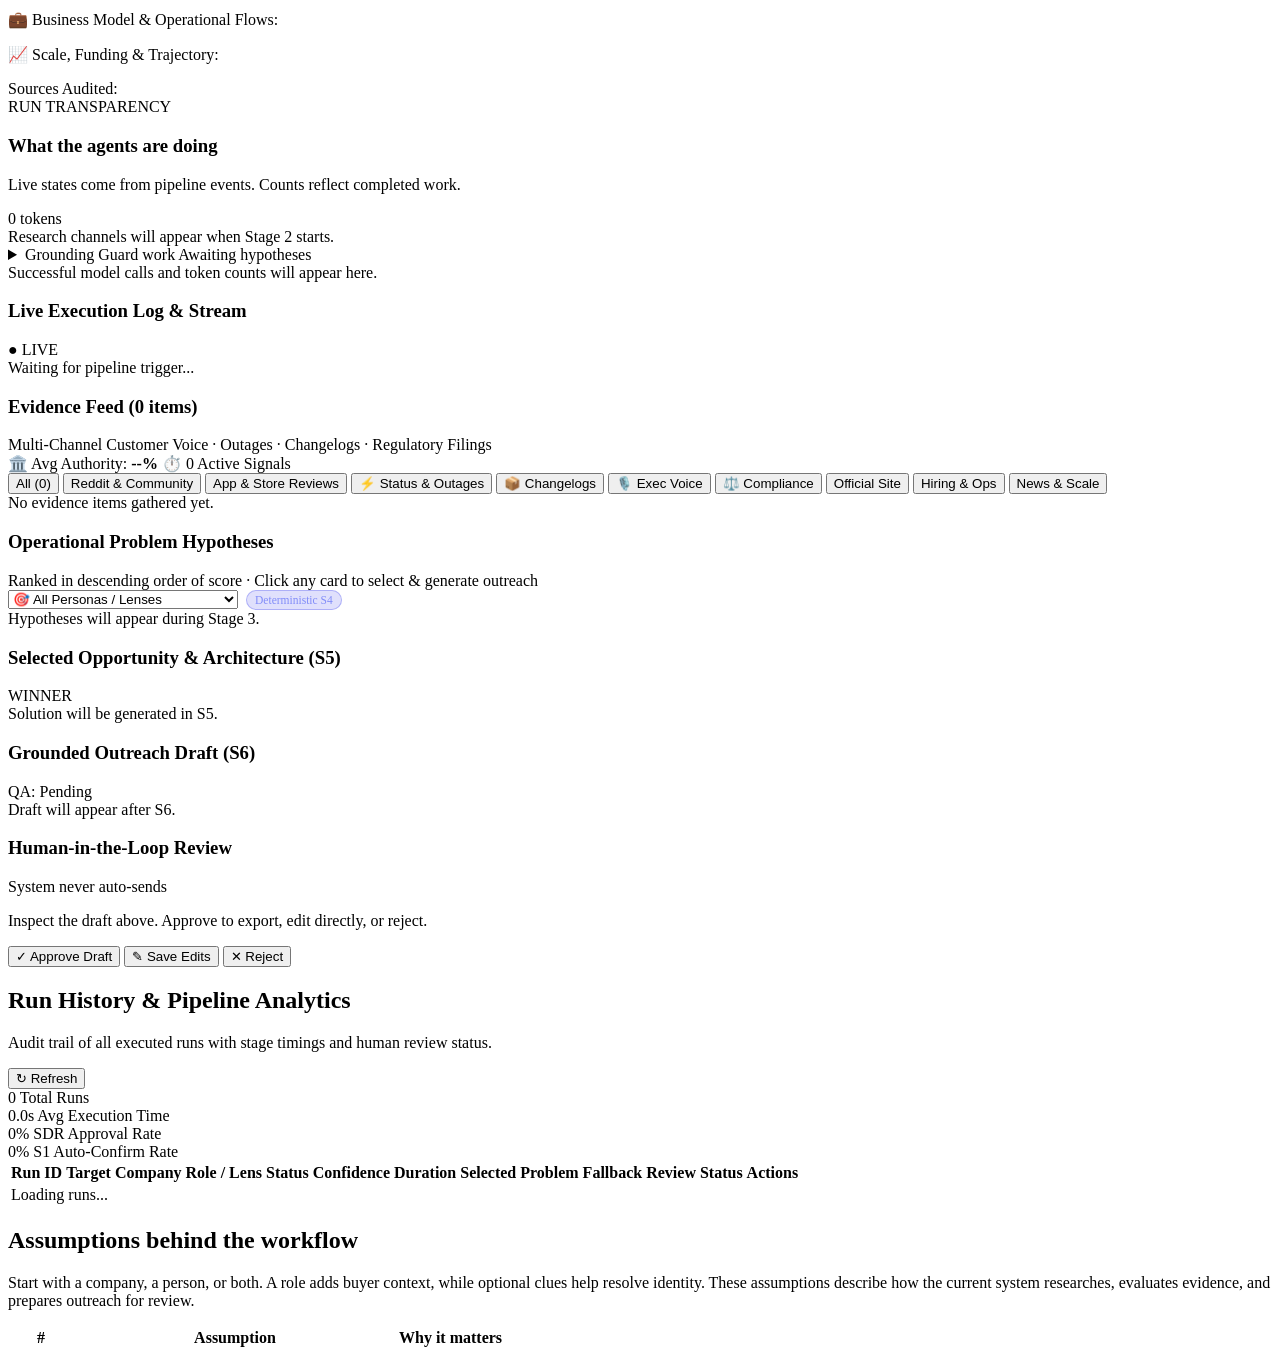
==== commit 4033c61b: "Add demo caching for approach page scenarios, UI toggle, and pipeline hardening" ====
--- a/app/web/index.html
+++ b/app/web/index.html
@@ -4,12 +4,12 @@
   <meta charset="UTF-8" />
   <meta name="viewport" content="width=device-width, initial-scale=1.0" />
   <title>Zamp AI Solutions · Personalised GTM Outreach Pipeline</title>
-  <link rel="stylesheet" href="/static/style.css?v=10" />
+  <link rel="stylesheet" href="/static/style.css?v=23" />
   <link rel="preconnect" href="https://fonts.googleapis.com">
   <link rel="preconnect" href="https://fonts.gstatic.com" crossorigin>
-  <link href="https://fonts.googleapis.com/css2?family=Plus+Jakarta+Sans:wght@400;500;600;700&family=JetBrains+Mono:wght@400;500&display=swap" rel="stylesheet">
+  <link href="https://fonts.googleapis.com/css2?family=DM+Serif+Display&family=Inter:wght@400;500;600;700;800&family=JetBrains+Mono:wght@400;500&display=swap" rel="stylesheet">
 </head>
-<body>
+<body class="saas-theme">
   <!-- Header -->
   <header class="app-header">
     <div class="header-left">
@@ -22,8 +22,9 @@
     <div class="header-center">
       <nav class="nav-tabs">
         <button type="button" class="nav-tab active" data-tab="live-run">New Research</button>
+        <a class="nav-tab" href="/static/approach.html">Approach</a>
         <button type="button" class="nav-tab" data-tab="dashboard">Run History</button>
-        <button type="button" class="nav-tab" data-tab="assumptions">Design Rationale</button>
+        <button type="button" class="nav-tab" data-tab="assumptions">Assumptions</button>
         <a class="nav-tab" href="/static/agent-architecture.html" target="_blank" rel="noopener">Agent Map ↗</a>
       </nav>
     </div>
@@ -79,6 +80,18 @@
             </div>
           </div>
 
+          <div class="cache-toggle-bar">
+            <label class="cache-toggle-control" for="use_cache_checkbox">
+              <input type="checkbox" id="use_cache_checkbox" checked />
+              <span class="cache-toggle-switch" aria-hidden="true"></span>
+              <span class="cache-toggle-text">
+                <span class="cache-toggle-title">Use cached demo results &amp; processes</span>
+                <span class="cache-toggle-desc">Rate-limit safe for demo recording &#183; Uncheck for fresh model run</span>
+              </span>
+            </label>
+            <span id="cache-mode-indicator" class="cache-mode-badge cached">⚡ Cached Replay Active</span>
+          </div>
+
           <div class="mode-preview" aria-live="polite">
             <span class="mode-preview-mark" aria-hidden="true">&#10022;</span>
             <div class="mode-preview-copy">
@@ -88,6 +101,32 @@
             <span id="run-mode-badge" class="mode-preview-badge">Company</span>
           </div>
           <p id="launch-form-feedback" class="form-feedback" role="alert"></p>
+
+          <details class="hints-accordion">
+            <summary>More identity hints (optional)</summary>
+            <div class="hints-grid">
+              <div class="input-group">
+                <label for="website_hint">Website domain</label>
+                <input type="text" id="website_hint" placeholder="e.g. ramp.com" />
+              </div>
+              <div class="input-group">
+                <label for="industry_hint">Industry</label>
+                <input type="text" id="industry_hint" placeholder="e.g. Fintech / Corporate Cards" />
+              </div>
+              <div class="input-group">
+                <label for="country_hint">Country</label>
+                <input type="text" id="country_hint" placeholder="e.g. United States" />
+              </div>
+              <div class="input-group">
+                <label for="city_hint">City or location</label>
+                <input type="text" id="city_hint" placeholder="e.g. New York or San Francisco" />
+              </div>
+              <div class="input-group">
+                <label for="linkedin_hint">LinkedIn profile</label>
+                <input type="text" id="linkedin_hint" placeholder="e.g. linkedin.com/in/prospect" />
+              </div>
+            </div>
+          </details>
 
           <div class="quick-chips">
             <span class="chip-label">Try a starting point:</span>
@@ -97,31 +136,7 @@
             <button type="button" class="chip" onclick="fillInput('Mercury', '')">Ambiguous company</button>
           </div>
 
-          <details class="hints-accordion">
-            <summary>More identity hints (optional)</summary>
-            <div class="hints-grid">
-              <div class="input-group">
-                <label for="website_hint">Website domain</label>
-                <input type="text" id="website_hint" placeholder="e.g. ramp.com" />
-              </div>
-              <div class="input-group">
-                <label for="industry_hint">Industry</label>
-                <input type="text" id="industry_hint" placeholder="e.g. Fintech / Corporate Cards" />
-              </div>
-              <div class="input-group">
-                <label for="country_hint">Country</label>
-                <input type="text" id="country_hint" placeholder="e.g. United States" />
-              </div>
-              <div class="input-group">
-                <label for="city_hint">City or location</label>
-                <input type="text" id="city_hint" placeholder="e.g. New York or San Francisco" />
-              </div>
-              <div class="input-group">
-                <label for="linkedin_hint">LinkedIn profile</label>
-                <input type="text" id="linkedin_hint" placeholder="e.g. linkedin.com/in/prospect" />
-              </div>
-            </div>
-          </details>
+
         </form>
       </div>
 
@@ -268,8 +283,8 @@
             <div style="display: flex; align-items: center; gap: 10px;">
               <span class="profile-avatar" id="prof-avatar">🏢</span>
               <div>
-                <h3 id="prof-company-name" style="margin: 0; font-size: 1.15rem; color: #F1F5F9;">Company Profile</h3>
-                <span id="prof-summary" class="subtext" style="color: #94A3B8; font-size: 0.85rem; display: block; margin-top: 2px;"></span>
+                <h3 id="prof-company-name" class="profile-company-name">Company Profile</h3>
+                <span id="prof-summary" class="subtext profile-company-summary"></span>
               </div>
             </div>
             <span class="badge profile-verified-badge">✓ Profile Established</span>
@@ -294,10 +309,18 @@
             </div>
           </div>
           <div id="prof-sources-bar" class="profile-sources-bar hidden">
-            <span style="font-size: 0.72rem; color: #64748B;">Sources Audited:</span>
+            <span class="profile-sources-label">Sources Audited:</span>
             <div id="prof-sources-list" class="profile-sources-list"></div>
           </div>
         </div>
+
+        <!-- 2-Column Split: Evidence & Discovery (Left), Solution & Draft (Right) -->
+        <section class="card process-card" aria-labelledby="process-title">
+          <div class="process-head"><div><span class="eyebrow">RUN TRANSPARENCY</span><h3 id="process-title">What the agents are doing</h3><p>Live states come from pipeline events. Counts reflect completed work.</p></div><div class="usage-total" id="usage-total">0 tokens</div></div>
+          <div class="process-grid" id="researcher-process-grid"><div class="process-placeholder">Research channels will appear when Stage 2 starts.</div></div>
+          <details class="grounding-work"><summary>Grounding Guard work <span id="grounding-summary">Awaiting hypotheses</span></summary><div id="grounding-work-content" class="grounding-work-content"><p>Each discovered problem will show its audit status, reviewer note and supporting evidence references here.</p></div></details>
+          <div id="usage-breakdown" class="usage-breakdown" aria-live="polite">Successful model calls and token counts will appear here.</div>
+        </section>
 
         <!-- 2-Column Split: Evidence & Discovery (Left), Solution & Draft (Right) -->
         <div class="workspace-grid">
@@ -319,7 +342,7 @@
             <div class="card evidence-card">
               <div class="card-title-bar">
                 <div>
-                  <h3>Verified Evidence Feed (<span id="evidence-count">0</span> items)</h3>
+                  <h3>Evidence Feed (<span id="evidence-count">0</span> items)</h3>
                   <span class="subtext">Multi-Channel Customer Voice · Outages · Changelogs · Regulatory Filings</span>
                 </div>
                 <!-- Quantitative Authority & Temporal Bar -->
@@ -474,19 +497,18 @@
     <section id="tab-assumptions" class="tab-pane">
       <div class="card assumptions-card">
         <div class="card-title-bar">
-          <h2>Decisions &amp; Assumptions Log (Case Study Presentation Panel)</h2>
+          <h2>Assumptions behind the workflow</h2>
         </div>
         <p class="assumptions-intro">
-          <strong>Prospect = a company.</strong> The sender may supply the recipient's role and context; the system tailors the problem choice and framing but does not research individuals. This panel explains the intentional product, architecture, and operational choices made for the PS-3 outreach system.
-        </p>
+          Start with a company, a person, or both. A role adds buyer context, while optional clues help resolve identity. These assumptions describe how the current system researches, evaluates evidence, and prepares outreach for review.
         </p>
         <div class="table-responsive">
           <table class="assumptions-table">
             <thead>
               <tr>
                 <th style="width: 60px;">#</th>
-                <th style="width: 320px;">Decision or Assumption</th>
-                <th>Operational Rationale &amp; Why</th>
+                <th style="width: 320px;">Assumption</th>
+                <th>Why it matters</th>
               </tr>
             </thead>
             <tbody id="assumptions-table-body">
@@ -500,6 +522,6 @@
   </main>
 
 <script src="/static/demo-access.js"></script>
-<script src="/static/app.js?v=16"></script>
+<script src="/static/app.js?v=22"></script>
 </body>
 </html>
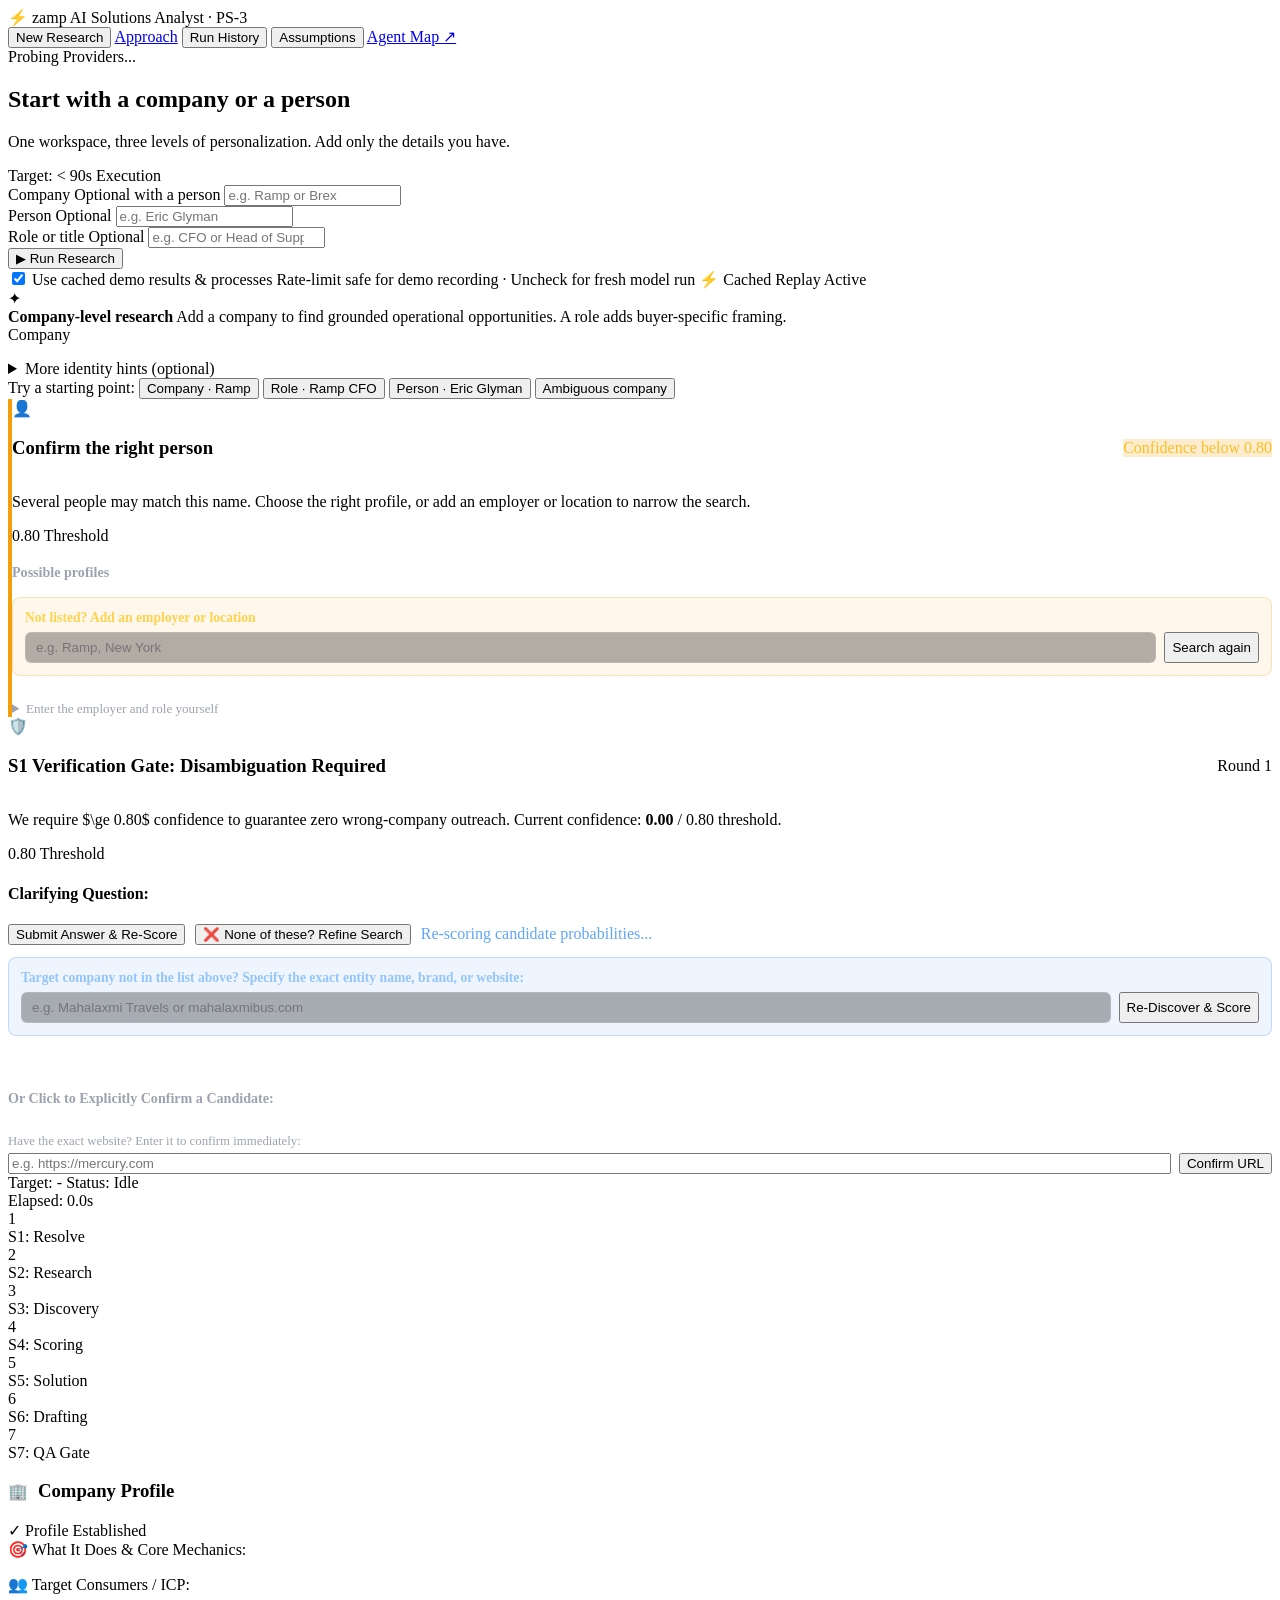
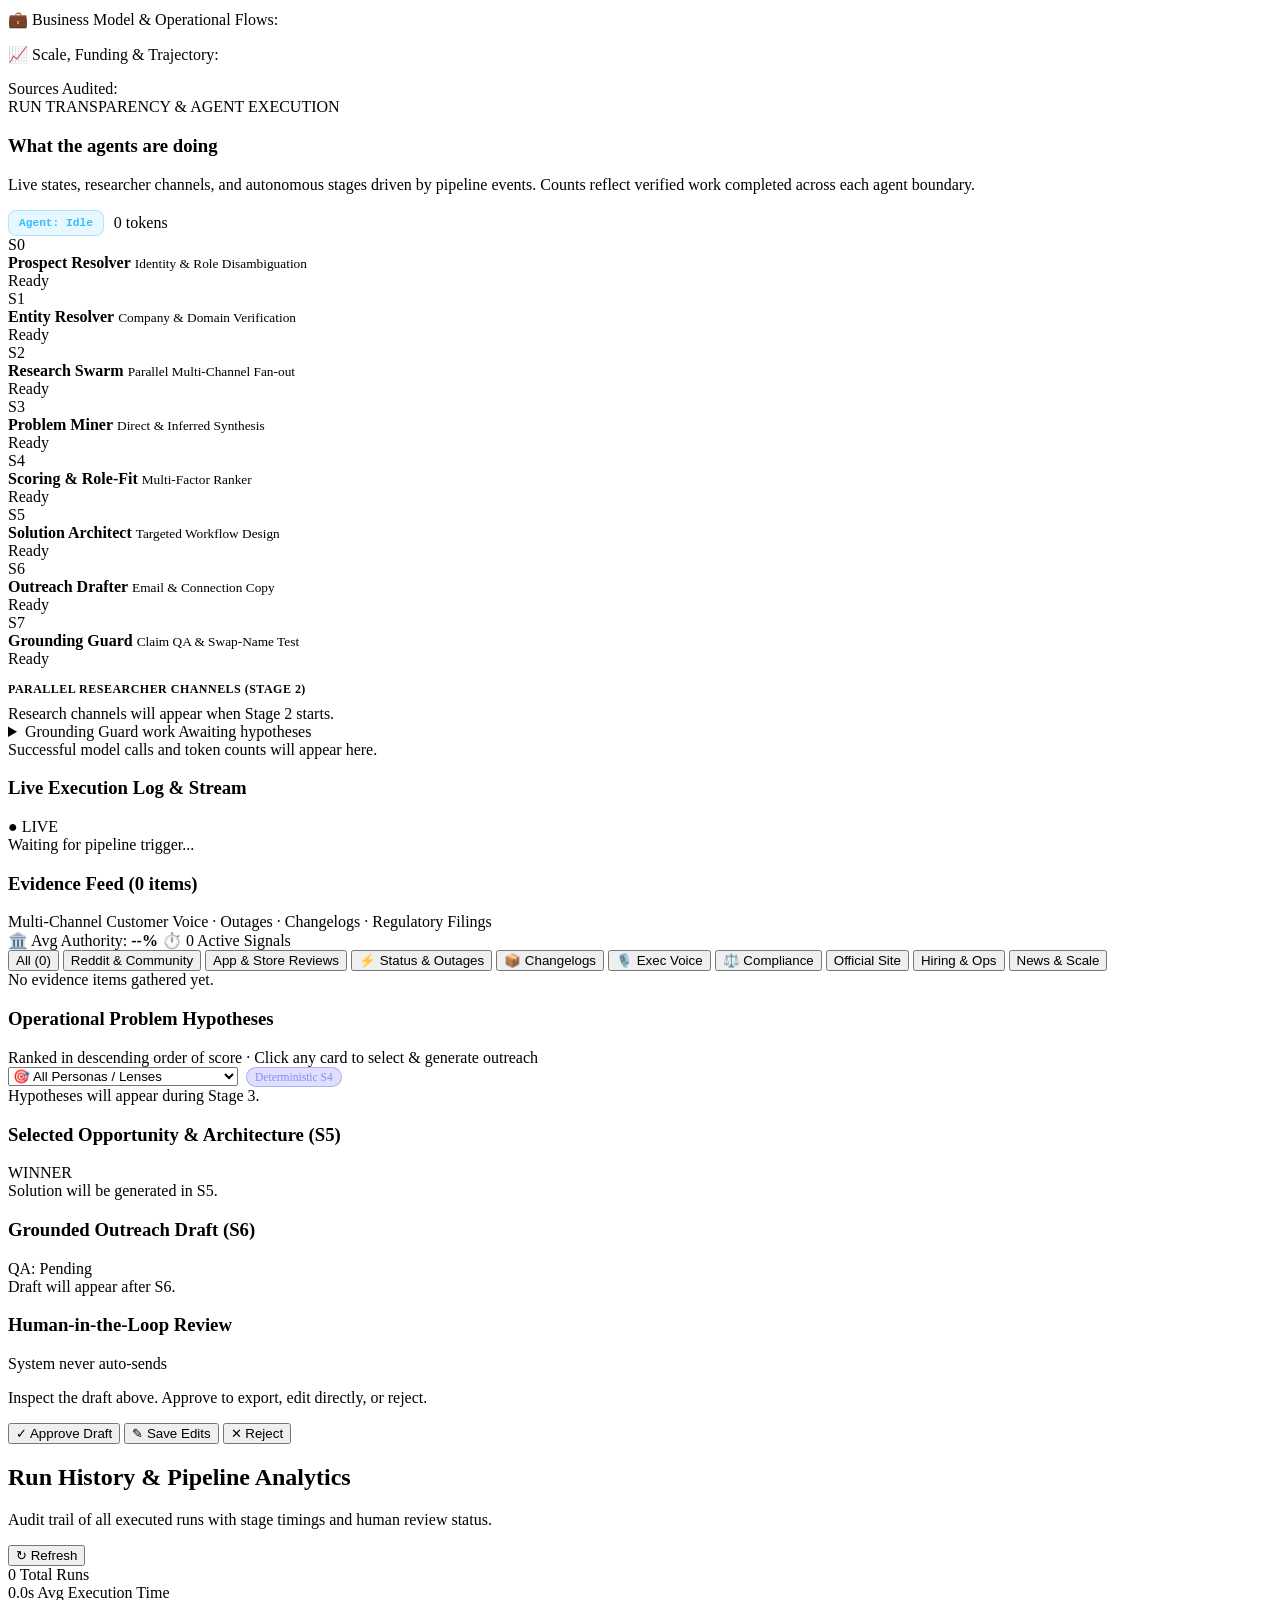
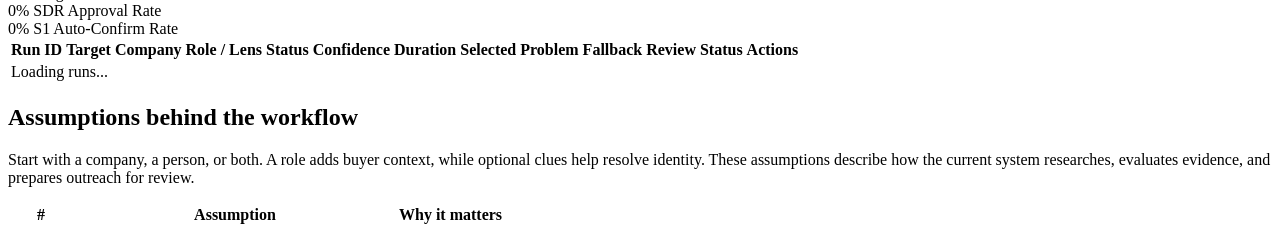
==== commit 3e5593ab: "feat: enhance agent transparency card and ensure direct problem visibility" ====
--- a/app/web/index.html
+++ b/app/web/index.html
@@ -316,7 +316,89 @@
 
         <!-- 2-Column Split: Evidence & Discovery (Left), Solution & Draft (Right) -->
         <section class="card process-card" aria-labelledby="process-title">
-          <div class="process-head"><div><span class="eyebrow">RUN TRANSPARENCY</span><h3 id="process-title">What the agents are doing</h3><p>Live states come from pipeline events. Counts reflect completed work.</p></div><div class="usage-total" id="usage-total">0 tokens</div></div>
+          <div class="process-head">
+            <div>
+              <span class="eyebrow">RUN TRANSPARENCY &amp; AGENT EXECUTION</span>
+              <h3 id="process-title">What the agents are doing</h3>
+              <p>Live states, researcher channels, and autonomous stages driven by pipeline events. Counts reflect verified work completed across each agent boundary.</p>
+            </div>
+            <div style="display:flex;gap:10px;align-items:center;flex-wrap:wrap;">
+              <div class="active-agent-pill" id="active-agent-pill" style="padding:6px 10px;border-radius:8px;background:rgba(56,189,248,0.12);color:#38bdf8;border:1px solid rgba(56,189,248,0.3);font:600 .7rem 'JetBrains Mono',monospace;">Agent: Idle</div>
+              <div class="usage-total" id="usage-total">0 tokens</div>
+            </div>
+          </div>
+
+          <!-- Multi-Agent Stage Pipeline Overview -->
+          <div class="pipeline-agent-strip" id="pipeline-agent-strip">
+            <div class="pipeline-agent-badge" id="pagent-s0">
+              <span class="pagent-code">S0</span>
+              <div class="pagent-info">
+                <strong>Prospect Resolver</strong>
+                <small>Identity &amp; Role Disambiguation</small>
+              </div>
+              <span class="pagent-status">Ready</span>
+            </div>
+            <div class="pipeline-agent-badge" id="pagent-s1">
+              <span class="pagent-code">S1</span>
+              <div class="pagent-info">
+                <strong>Entity Resolver</strong>
+                <small>Company &amp; Domain Verification</small>
+              </div>
+              <span class="pagent-status">Ready</span>
+            </div>
+            <div class="pipeline-agent-badge" id="pagent-s2">
+              <span class="pagent-code">S2</span>
+              <div class="pagent-info">
+                <strong>Research Swarm</strong>
+                <small>Parallel Multi-Channel Fan-out</small>
+              </div>
+              <span class="pagent-status">Ready</span>
+            </div>
+            <div class="pipeline-agent-badge" id="pagent-s3">
+              <span class="pagent-code">S3</span>
+              <div class="pagent-info">
+                <strong>Problem Miner</strong>
+                <small>Direct &amp; Inferred Synthesis</small>
+              </div>
+              <span class="pagent-status">Ready</span>
+            </div>
+            <div class="pipeline-agent-badge" id="pagent-s4">
+              <span class="pagent-code">S4</span>
+              <div class="pagent-info">
+                <strong>Scoring &amp; Role-Fit</strong>
+                <small>Multi-Factor Ranker</small>
+              </div>
+              <span class="pagent-status">Ready</span>
+            </div>
+            <div class="pipeline-agent-badge" id="pagent-s5">
+              <span class="pagent-code">S5</span>
+              <div class="pagent-info">
+                <strong>Solution Architect</strong>
+                <small>Targeted Workflow Design</small>
+              </div>
+              <span class="pagent-status">Ready</span>
+            </div>
+            <div class="pipeline-agent-badge" id="pagent-s6">
+              <span class="pagent-code">S6</span>
+              <div class="pagent-info">
+                <strong>Outreach Drafter</strong>
+                <small>Email &amp; Connection Copy</small>
+              </div>
+              <span class="pagent-status">Ready</span>
+            </div>
+            <div class="pipeline-agent-badge" id="pagent-s7">
+              <span class="pagent-code">S7</span>
+              <div class="pagent-info">
+                <strong>Grounding Guard</strong>
+                <small>Claim QA &amp; Swap-Name Test</small>
+              </div>
+              <span class="pagent-status">Ready</span>
+            </div>
+          </div>
+
+          <div class="process-subhead" style="margin:14px 0 8px;font-size:0.75rem;font-weight:700;color:var(--text);letter-spacing:0.04em;text-transform:uppercase;">
+            <span>Parallel Researcher Channels (Stage 2)</span>
+          </div>
           <div class="process-grid" id="researcher-process-grid"><div class="process-placeholder">Research channels will appear when Stage 2 starts.</div></div>
           <details class="grounding-work"><summary>Grounding Guard work <span id="grounding-summary">Awaiting hypotheses</span></summary><div id="grounding-work-content" class="grounding-work-content"><p>Each discovered problem will show its audit status, reviewer note and supporting evidence references here.</p></div></details>
           <div id="usage-breakdown" class="usage-breakdown" aria-live="polite">Successful model calls and token counts will appear here.</div>
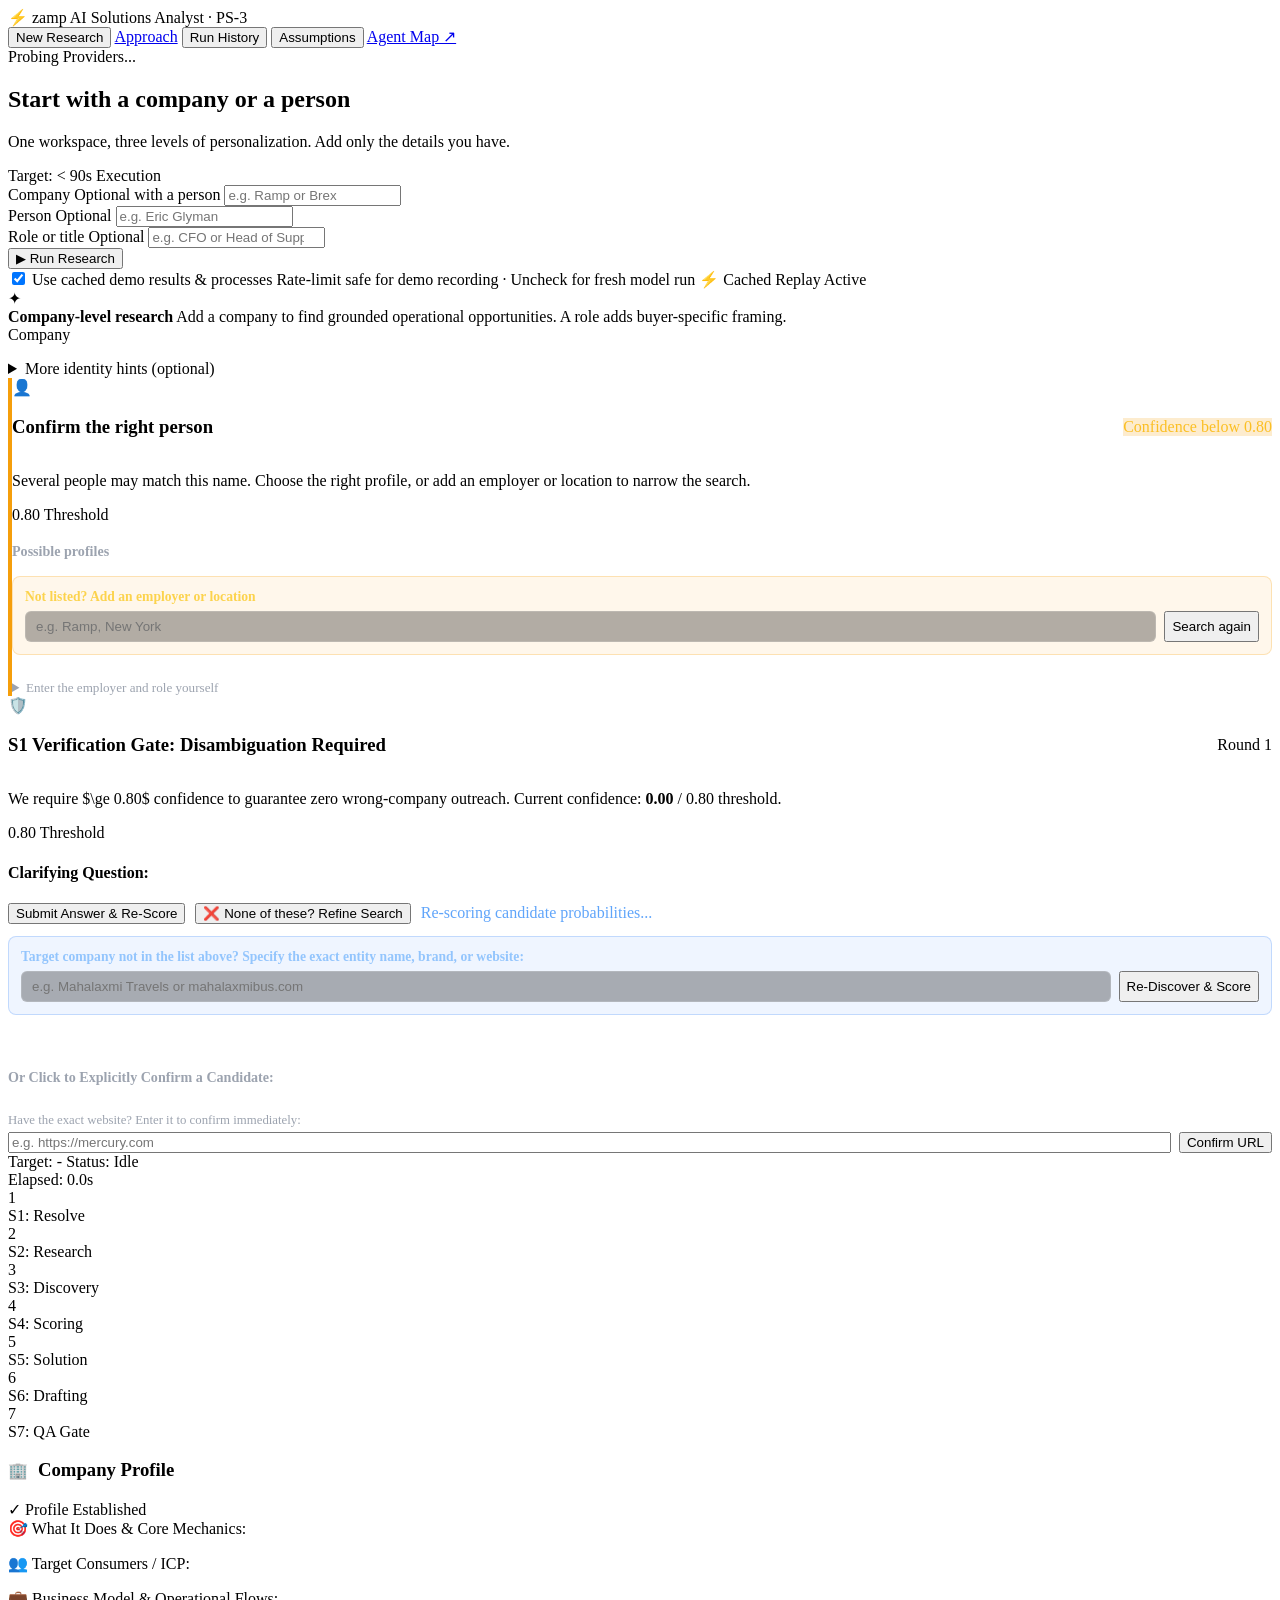
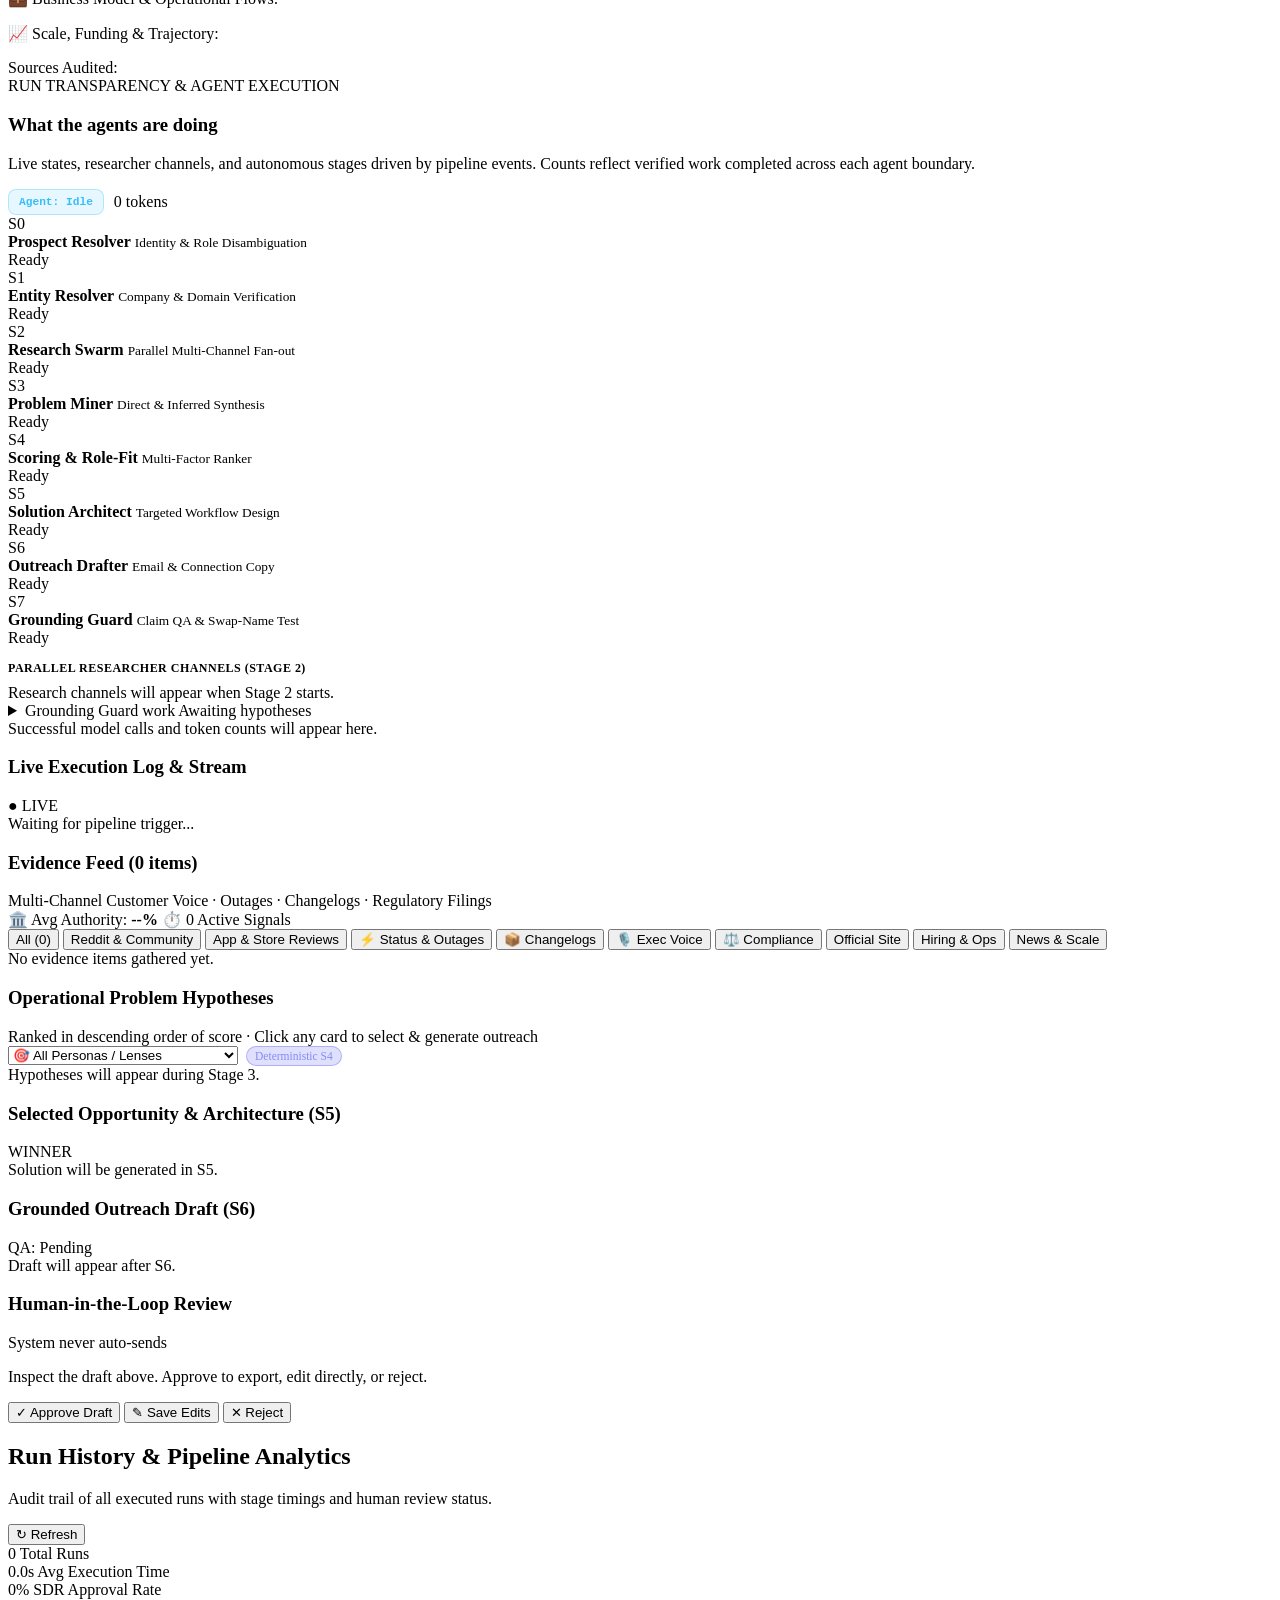
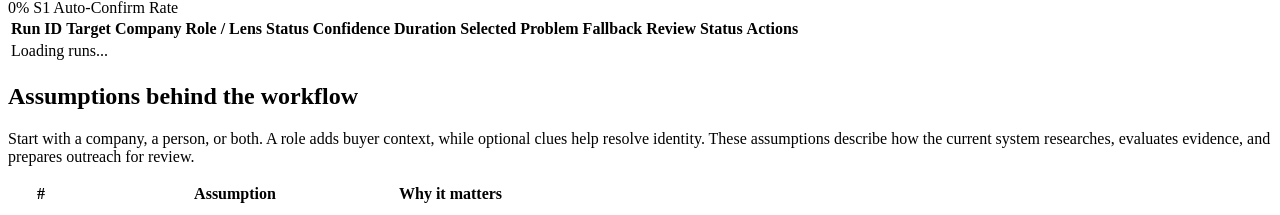
==== commit 26b6286c: "Remove obsolete starting point chips now that demos are present" ====
--- a/app/web/index.html
+++ b/app/web/index.html
@@ -127,16 +127,6 @@
               </div>
             </div>
           </details>
-
-          <div class="quick-chips">
-            <span class="chip-label">Try a starting point:</span>
-            <button type="button" class="chip" onclick="fillInput('Ramp', 'https://ramp.com')">Company · Ramp</button>
-            <button type="button" class="chip" onclick="fillInput('Ramp', 'https://ramp.com', 'CFO')">Role · Ramp CFO</button>
-            <button type="button" class="chip" onclick="fillPersonInput('Eric Glyman', 'Ramp', 'New York')">Person · Eric Glyman</button>
-            <button type="button" class="chip" onclick="fillInput('Mercury', '')">Ambiguous company</button>
-          </div>
-
-
         </form>
       </div>
 
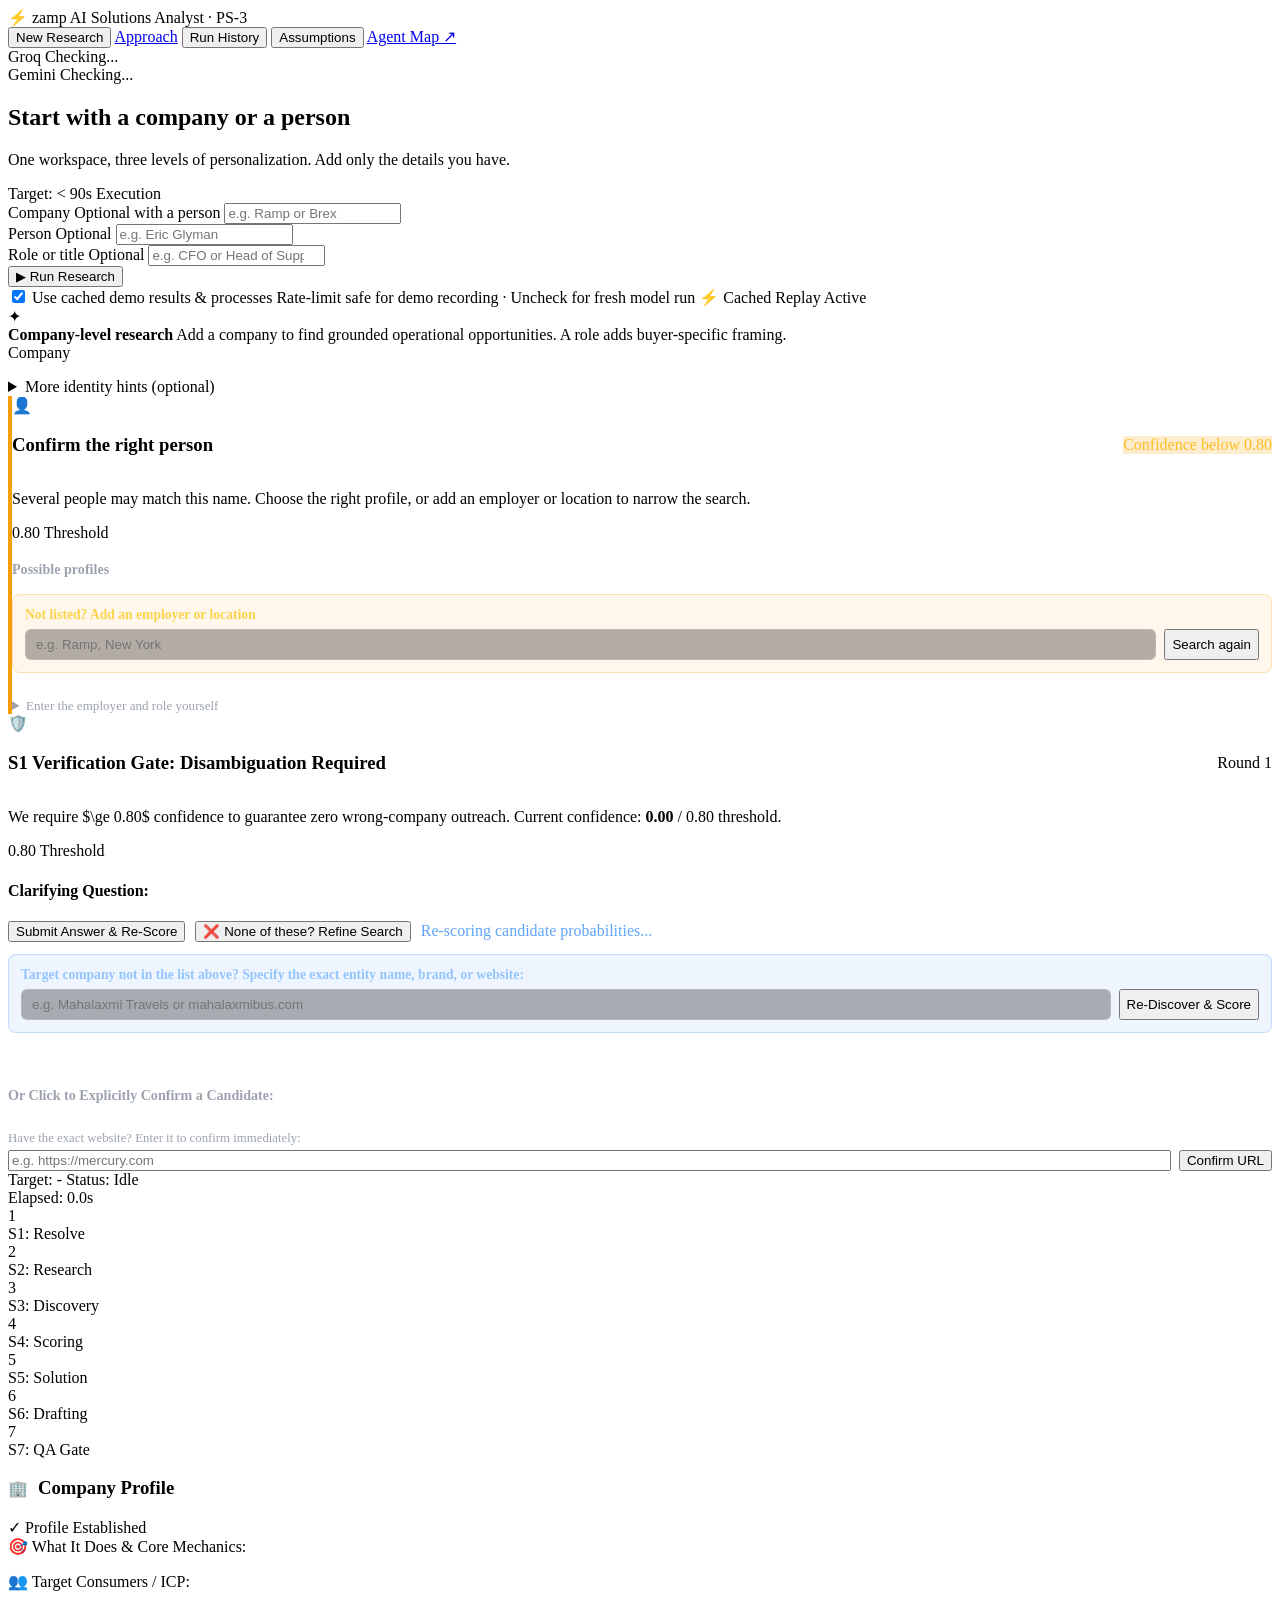
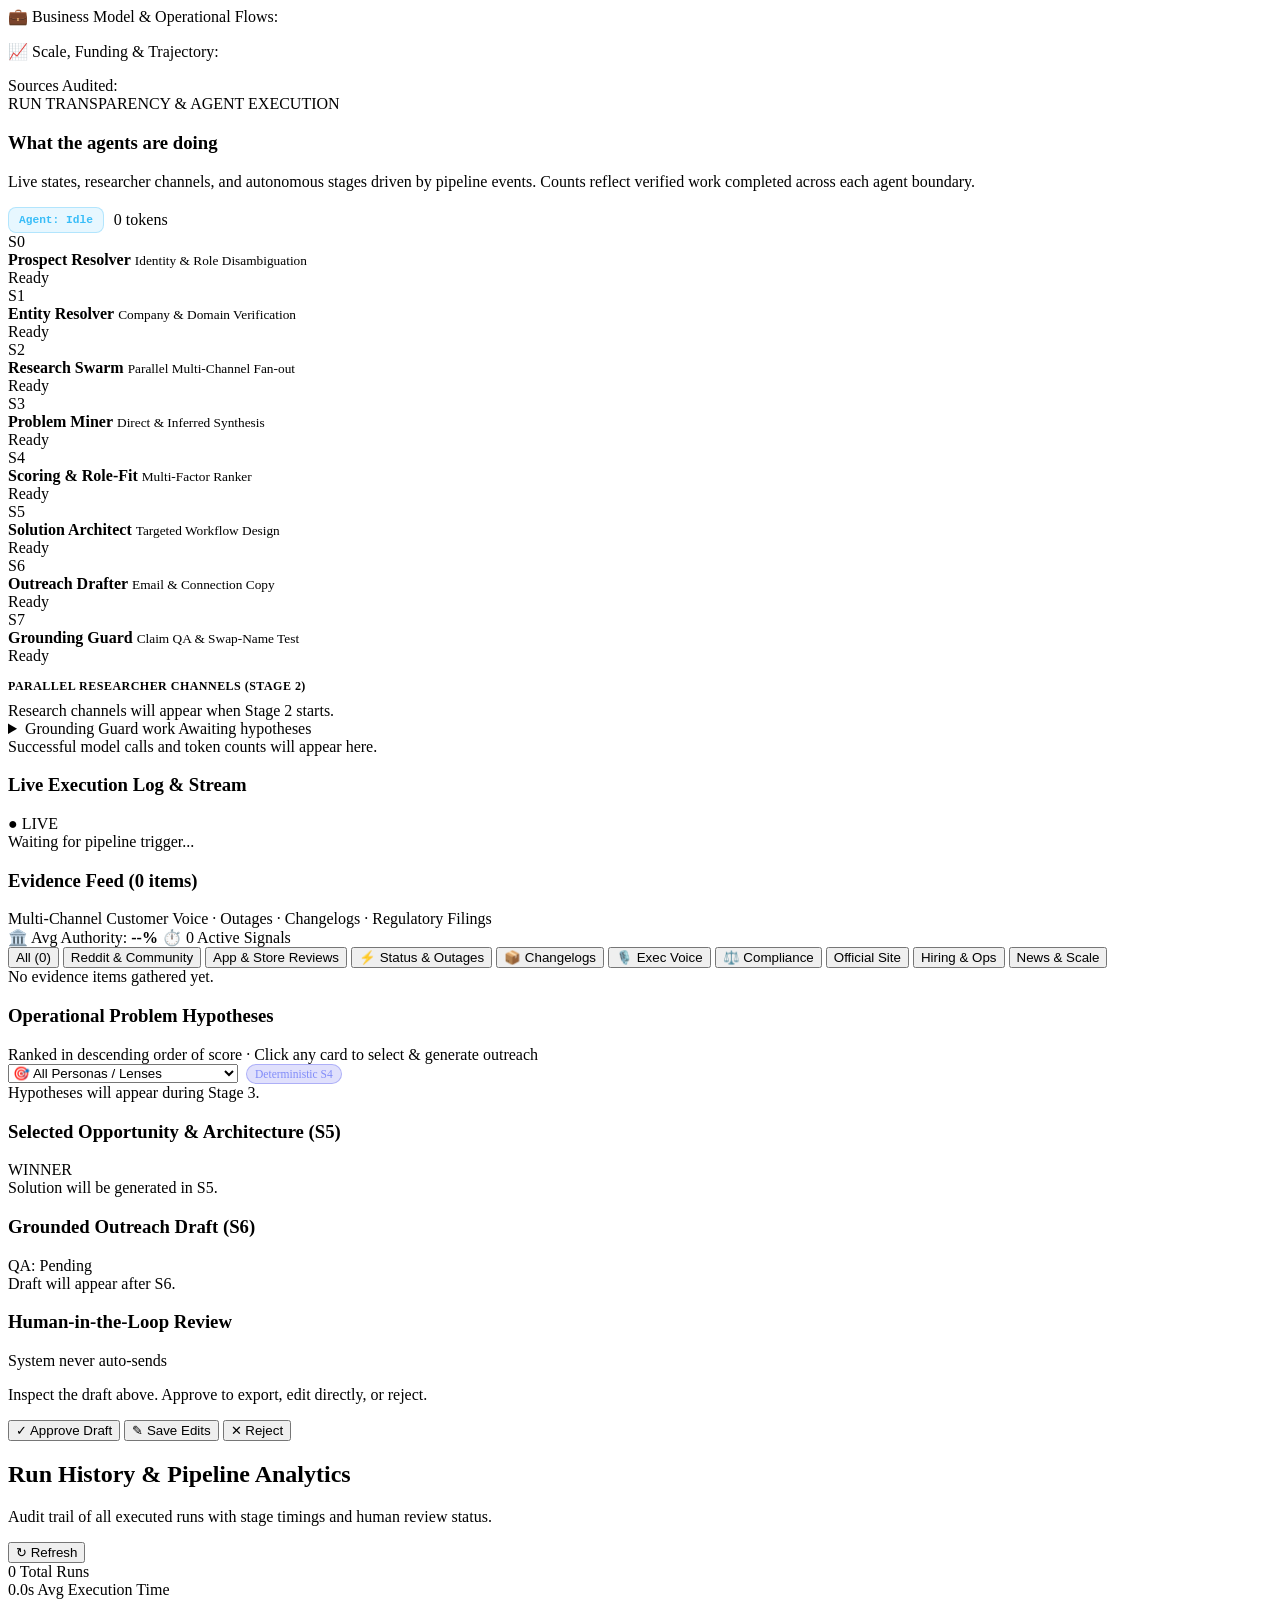
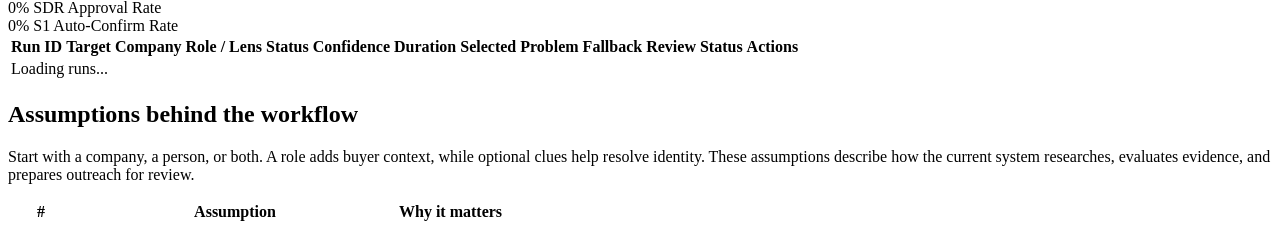
==== commit 453e56b5: "feat(ui, router): add live api provider indicators, 2m mistral timeout, and s0 clarification fixes -" ====
--- a/app/web/index.html
+++ b/app/web/index.html
@@ -29,9 +29,17 @@
       </nav>
     </div>
     <div class="header-right">
-      <div id="preflight-status" class="preflight-bar">
-        <span class="status-indicator"></span>
-        <span class="status-text">Probing Providers...</span>
+      <div class="providers-bar" id="providers-bar">
+        <div class="provider-chip" id="provider-groq" title="Groq API Health & Active Key">
+          <span class="status-dot" id="groq-dot"></span>
+          <span class="provider-name">Groq</span>
+          <span class="provider-status" id="groq-status">Checking...</span>
+        </div>
+        <div class="provider-chip" id="provider-gemini" title="Gemini API Health & Active Key">
+          <span class="status-dot" id="gemini-dot"></span>
+          <span class="provider-name">Gemini</span>
+          <span class="provider-status" id="gemini-status">Checking...</span>
+        </div>
       </div>
     </div>
   </header>
@@ -593,7 +601,6 @@
 
   </main>
 
-<script src="/static/demo-access.js"></script>
 <script src="/static/app.js?v=22"></script>
 </body>
 </html>
